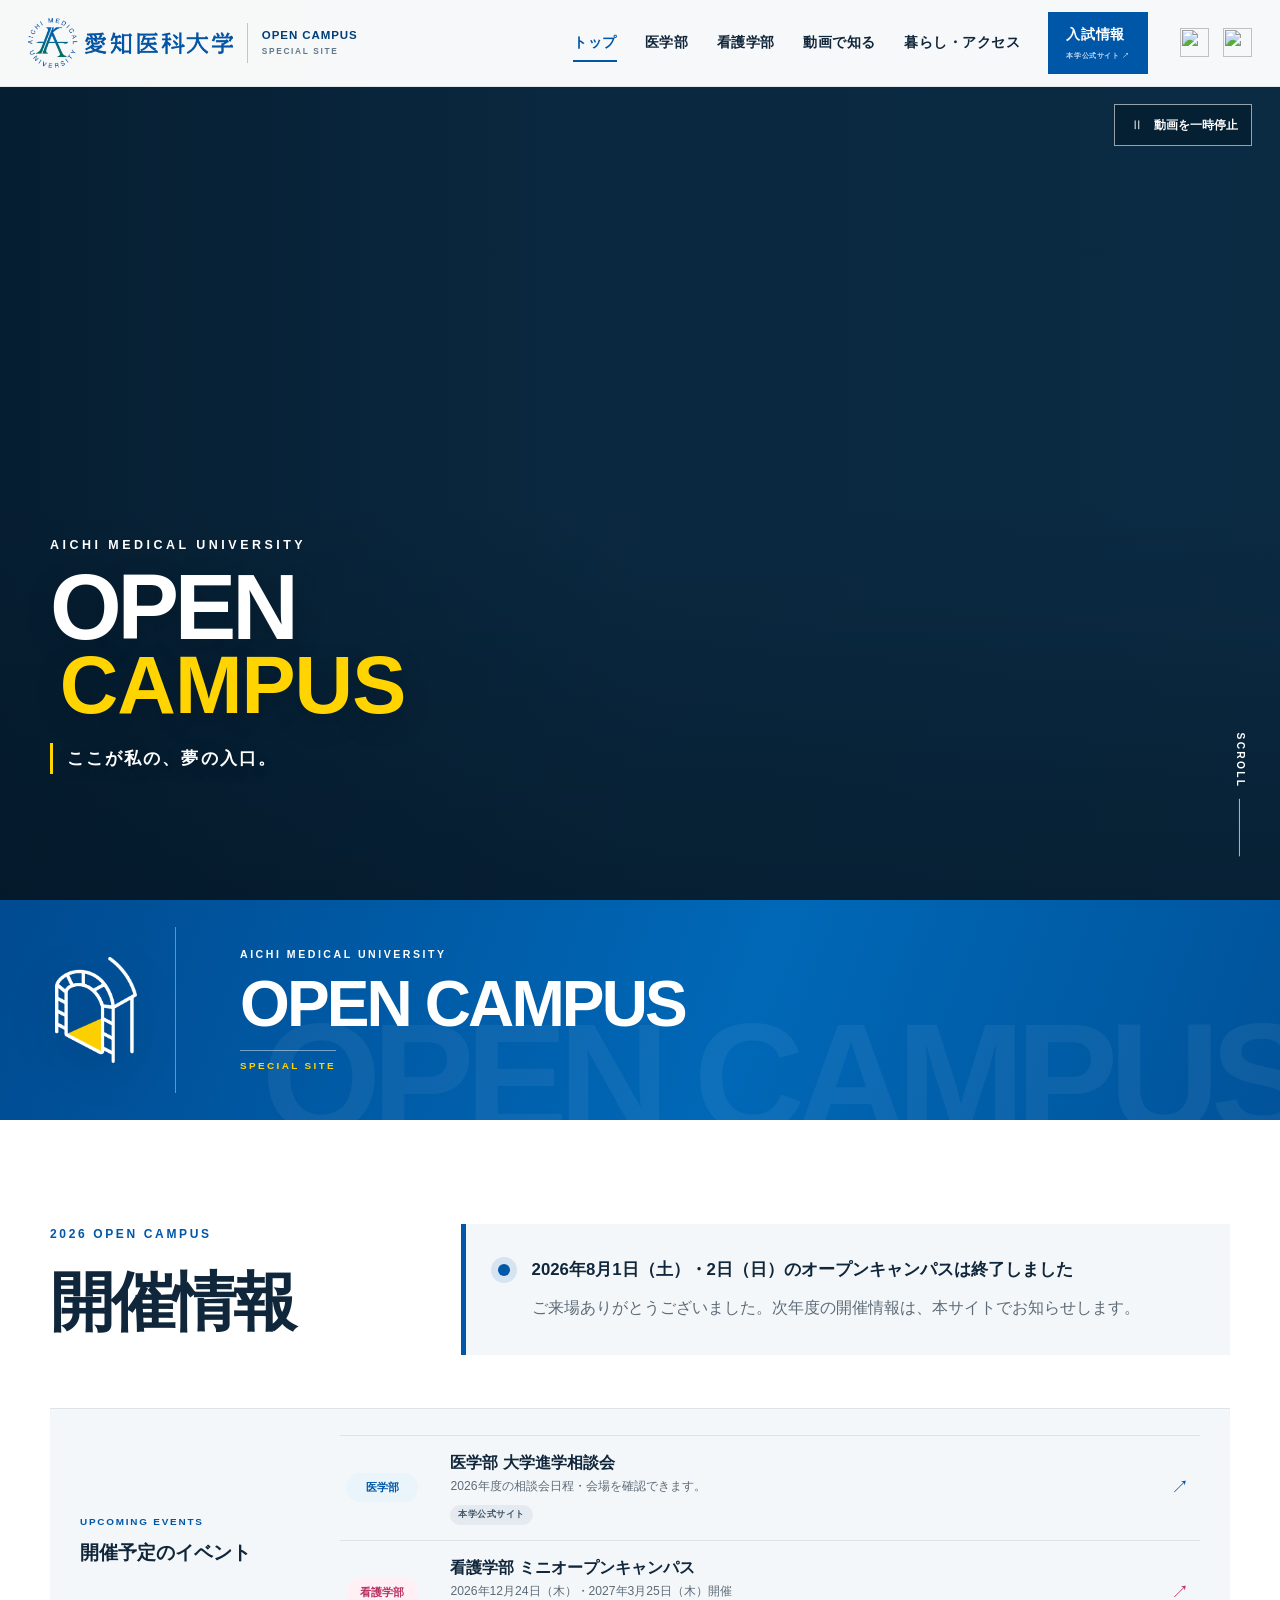
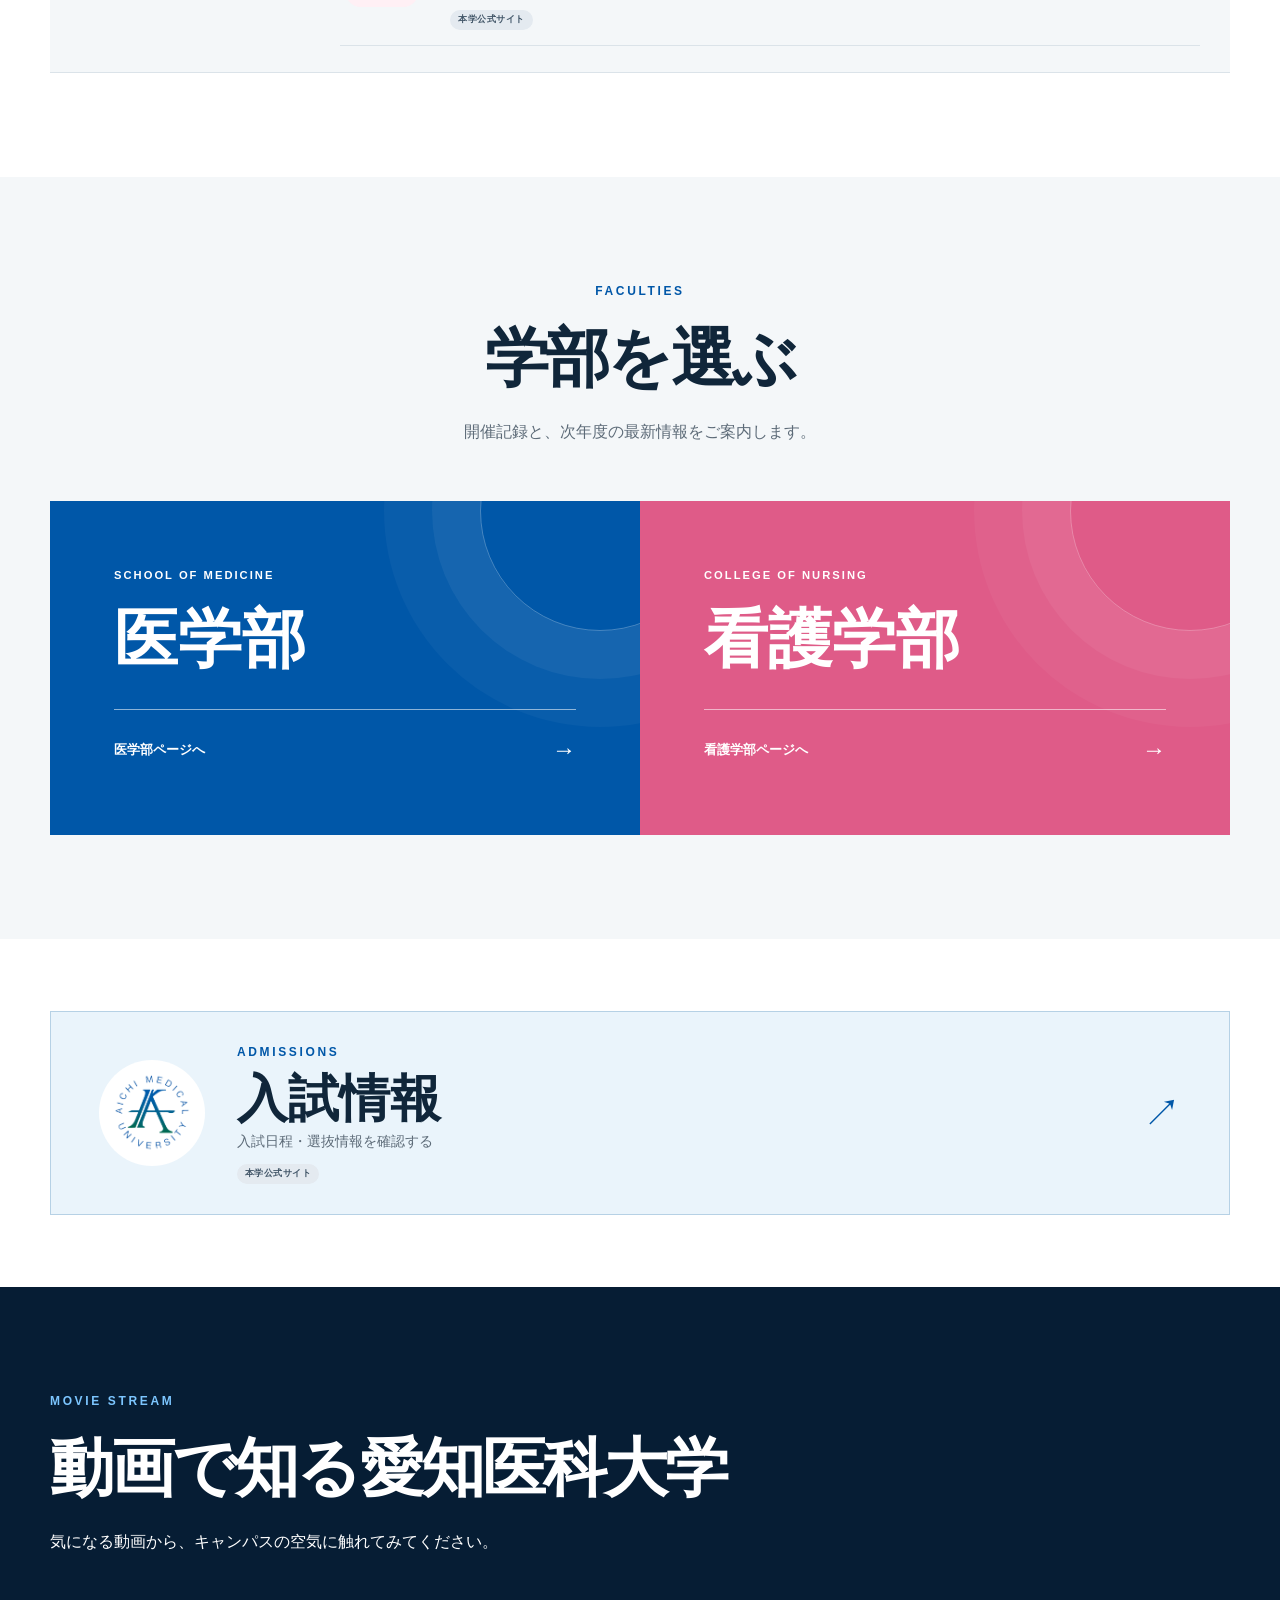
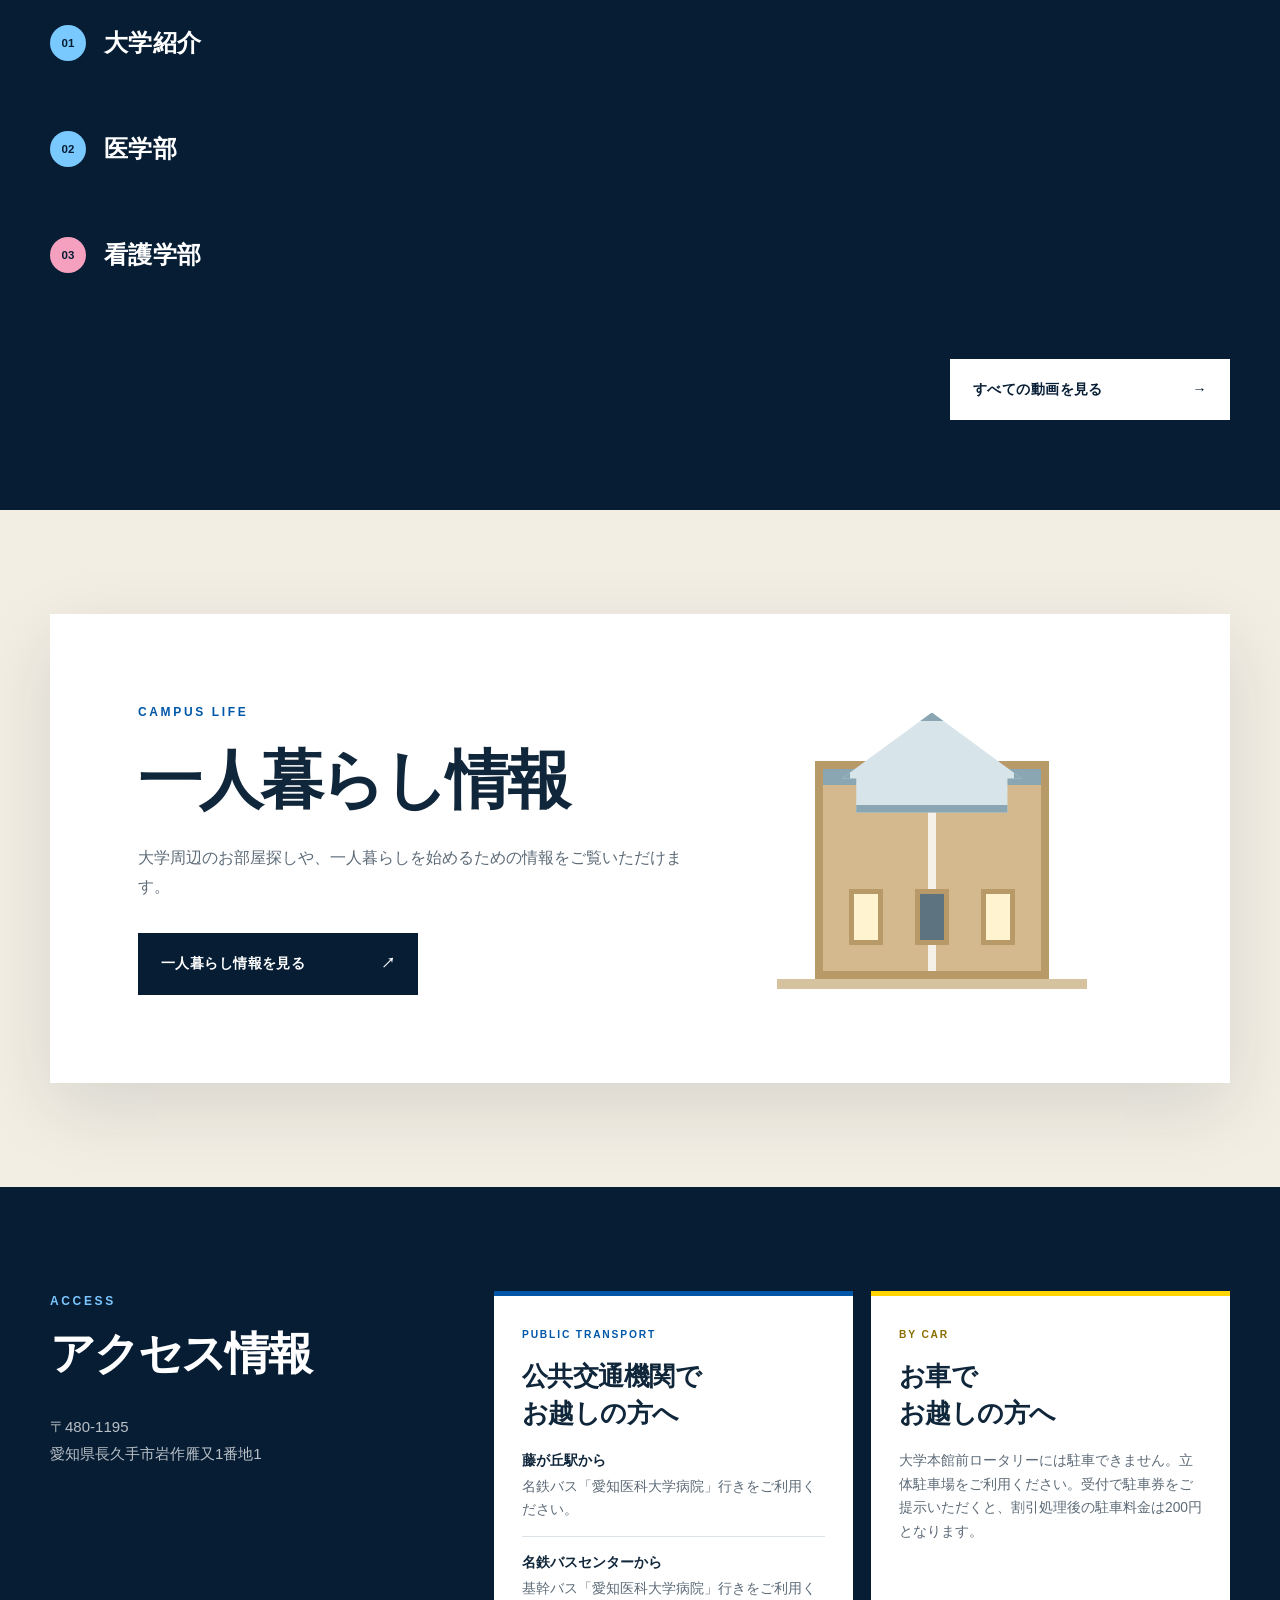
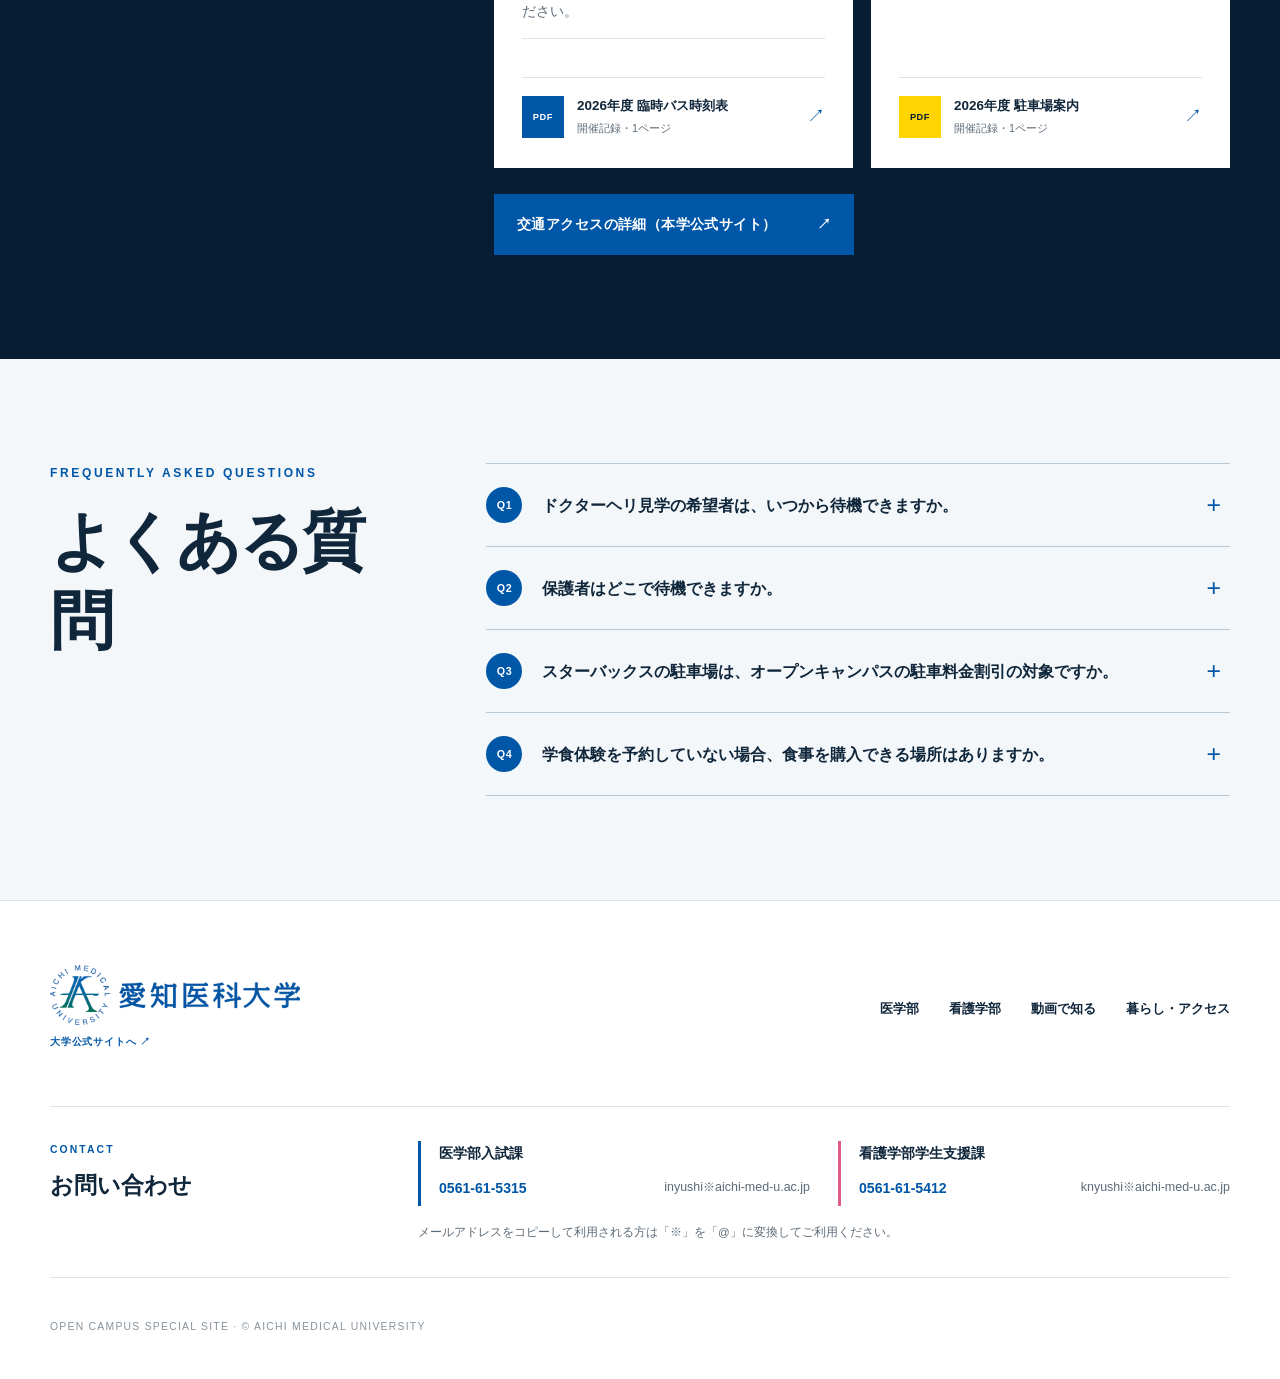
==== index.html @ 732d8177 "Add files via upload" ====
<!doctype html>
<html lang="ja">
<head>
  <meta charset="utf-8">
  <meta name="viewport" content="width=device-width, initial-scale=1">
  <meta name="description" content="愛知医科大学オープンキャンパス特設サイト。医学部・看護学部の開催情報、記録、大学紹介動画をご案内します。">
  <title>OPEN CAMPUS | 愛知医科大学</title>
  <link rel="icon" type="image/png" href="assets/images/brand/aichi-medical-university-symbol.png">
  <link rel="apple-touch-icon" href="assets/images/brand/aichi-medical-university-symbol.png">
  <link rel="stylesheet" href="assets/css/style.css">
</head>
<body class="page-home" data-asset-root="">
  <a class="skip-link" href="#main">本文へ移動</a>

  <header class="site-header site-header--overlay" data-header>
    <a class="site-brand" href="index.html" aria-label="愛知医科大学オープンキャンパス特設サイト トップ">
      <img class="site-brand__university" src="assets/images/brand/aichi-medical-university-logo.png" alt="愛知医科大学" width="762" height="183">
      <span class="site-brand__special" aria-hidden="true"><strong>OPEN CAMPUS</strong><small>SPECIAL SITE</small></span>
    </a>
    <button class="menu-button" type="button" aria-expanded="false" aria-controls="global-menu" data-menu-button>
      <span></span><span></span><span></span><span class="visually-hidden">メニュー</span>
    </button>
    <nav class="global-menu" id="global-menu" aria-label="メインメニュー" data-menu>
      <a href="index.html" aria-current="page">トップ</a>
      <a href="medicine/index.html">医学部</a>
      <a href="nursing/index.html">看護学部</a>
      <a href="video/index.html">動画で知る</a>
      <a href="#living">暮らし・アクセス</a>
      <a class="nav-accent" href="https://www.aichi-med-u.ac.jp/su11/index.html" target="_blank" rel="noopener noreferrer">入試情報<small>本学公式サイト ↗</small></a>
      <div class="header-social" aria-label="愛知医科大学公式SNS">
        <a class="sns-link sns-link--x" href="https://www.twitter.com/aichi_med_u" target="_blank" rel="noopener noreferrer" data-config-href="xUrl" aria-label="愛知医科大学公式X"><img src="assets/images/social/x.png" alt="" width="128" height="128"></a>
        <a class="sns-link sns-link--instagram" href="https://www.instagram.com/aichi_med_u" target="_blank" rel="noopener noreferrer" data-config-href="instagramUrl" aria-label="愛知医科大学公式Instagram"><img src="assets/images/social/instagram.png" alt="" width="128" height="128"></a>
      </div>
    </nav>
  </header>

  <main id="main">
    <section class="hero" aria-labelledby="hero-title">
      <video class="hero__video" autoplay muted loop playsinline preload="metadata" data-hero-video>
          <source src="assets/media/open-campus-top-2026.mp4" type="video/mp4">
      </video>
      <div class="hero__veil"></div>
      <div class="hero__content">
        <p class="hero__eyebrow">AICHI MEDICAL UNIVERSITY</p>
        <h1 id="hero-title"><span>OPEN</span><span>CAMPUS</span></h1>
        <p class="hero__catch">ここが私の、夢の入口。</p>
      </div>
      <a class="hero__scroll" href="#open-campus-signature"><span>SCROLL</span><i aria-hidden="true"></i></a>
      <button class="video-control" type="button" aria-pressed="false" data-video-control>
        <span class="video-control-icon" aria-hidden="true">Ⅱ</span>
        <span data-video-control-label>動画を一時停止</span>
      </button>
    </section>

    <section class="oc-signature" id="open-campus-signature" aria-label="愛知医科大学オープンキャンパス特設サイト">
      <div class="section-shell oc-signature__inner">
        <div class="oc-signature__mark"><img src="assets/images/brand/open-campus-arch.png" alt="" width="477" height="622"></div>
        <p class="oc-signature__copy"><span>AICHI MEDICAL UNIVERSITY</span><strong>OPEN CAMPUS</strong><small>SPECIAL SITE</small></p>
      </div>
    </section>

    <section class="information section" id="information" aria-labelledby="information-title">
      <div class="section-shell information__layout">
        <div class="section-heading">
          <p class="section-label" data-config-text="statusKicker">2026 OPEN CAMPUS</p>
          <h2 id="information-title">開催情報</h2>
        </div>
        <div class="status-panel">
          <span class="status-panel__mark" aria-hidden="true"></span>
          <div>
            <p class="status-panel__label" data-config-text="statusLabel">2026年8月1日（土）・2日（日）のオープンキャンパスは終了しました</p>
            <p data-config-text="statusMessage">ご来場ありがとうございました。次年度の開催情報は、本サイトでお知らせします。</p>
          </div>
        </div>
        <div class="related-notices" aria-label="関連イベントのお知らせ">
          <div class="related-notices__heading">
            <span>UPCOMING EVENTS</span>
            <strong>開催予定のイベント</strong>
          </div>
          <div class="related-notices__list">
            <a class="related-notice related-notice--medicine" href="https://www.aichi-med-u.ac.jp/su11/su1104/index.html" target="_blank" rel="noopener noreferrer" data-config-href="medicineConsultationUrl">
              <span class="related-notice__tag">医学部</span>
              <strong>医学部 大学進学相談会</strong>
              <span data-config-text="medicineConsultationMeta">2026年度の相談会日程・会場を確認できます。</span>
              <small class="official-site-badge">本学公式サイト</small>
              <i aria-hidden="true">↗</i>
            </a>
            <a class="related-notice related-notice--nursing" href="https://www.aichi-med-u.ac.jp/su11/su1111/index.html" target="_blank" rel="noopener noreferrer" data-config-href="nursingMiniOpenCampusUrl">
              <span class="related-notice__tag">看護学部</span>
              <strong>看護学部 ミニオープンキャンパス</strong>
              <span data-config-text="nursingMiniOpenCampusDates">2026年12月24日（木）・2027年3月25日（木）開催</span>
              <small class="official-site-badge">本学公式サイト</small>
              <i aria-hidden="true">↗</i>
            </a>
          </div>
        </div>
      </div>
    </section>

    <section class="faculty section" id="faculty" aria-labelledby="faculty-title">
      <div class="section-shell">
        <div class="section-heading section-heading--center">
          <p class="section-label">FACULTIES</p>
          <h2 id="faculty-title">学部を選ぶ</h2>
          <p>開催記録と、次年度の最新情報をご案内します。</p>
        </div>
        <div class="faculty-links">
          <a class="faculty-link faculty-link--medicine" href="medicine/index.html">
            <span class="faculty-link__en">SCHOOL OF MEDICINE</span>
            <strong>医学部</strong>
            <span class="faculty-link__action">医学部ページへ <i aria-hidden="true">→</i></span>
          </a>
          <a class="faculty-link faculty-link--nursing" href="nursing/index.html">
            <span class="faculty-link__en">COLLEGE OF NURSING</span>
            <strong>看護学部</strong>
            <span class="faculty-link__action">看護学部ページへ <i aria-hidden="true">→</i></span>
          </a>
        </div>
      </div>
    </section>

    <section class="admissions section" id="admissions" aria-labelledby="admissions-title">
      <div class="section-shell">
        <a class="admissions-card" href="https://www.aichi-med-u.ac.jp/su11/index.html" target="_blank" rel="noopener noreferrer">
          <span class="admissions-card__symbol"><img src="assets/images/brand/aichi-medical-university-symbol.png" alt="" width="1366" height="1366"></span>
          <span class="admissions-card__body">
            <span class="section-label">ADMISSIONS</span>
            <strong id="admissions-title">入試情報</strong>
            <span>入試日程・選抜情報を確認する</span>
            <small class="official-site-badge">本学公式サイト</small>
          </span>
          <span class="admissions-card__arrow" aria-hidden="true">↗</span>
        </a>
      </div>
    </section>

    <section class="movie-streams section" id="movies" aria-labelledby="movies-title">
      <div class="section-shell">
        <div class="section-heading section-heading--inverse">
          <p class="section-label">MOVIE STREAM</p>
          <h2 id="movies-title">動画で知る愛知医科大学</h2>
          <p>気になる動画から、キャンパスの空気に触れてみてください。</p>
        </div>
      </div>

      <div class="video-rail" data-video-rail="university">
        <div class="video-rail__heading section-shell"><span>01</span><h3>大学紹介</h3></div>
        <div class="video-rail__viewport"><div class="video-rail__track"></div></div>
      </div>

      <div class="video-rail video-rail--reverse" data-video-rail="medicine">
        <div class="video-rail__heading section-shell"><span>02</span><h3>医学部</h3></div>
        <div class="video-rail__viewport"><div class="video-rail__track"></div></div>
      </div>

      <div class="video-rail" data-video-rail="nursing">
        <div class="video-rail__heading section-shell"><span>03</span><h3>看護学部</h3></div>
        <div class="video-rail__viewport"><div class="video-rail__track"></div></div>
      </div>

      <div class="section-shell movie-streams__footer">
        <a class="button button--light" href="video/index.html">すべての動画を見る <span aria-hidden="true">→</span></a>
      </div>
    </section>

    <section class="living-alone section" id="living" aria-labelledby="living-title">
      <div class="section-shell living-alone__card">
        <div class="living-alone__copy">
          <p class="section-label">CAMPUS LIFE</p>
          <h2 id="living-title">一人暮らし情報</h2>
          <p>大学周辺のお部屋探しや、一人暮らしを始めるための情報をご覧いただけます。</p>
          <a class="button button--dark" href="https://minimini.jp/ac/aichiika-ac/single/" target="_blank" rel="noopener noreferrer" data-config-href="livingAloneUrl">一人暮らし情報を見る <span aria-hidden="true">↗</span></a>
        </div>
        <div class="living-alone__motif" aria-hidden="true"><span></span><span></span><span></span></div>
      </div>
    </section>

    <section class="access-info section" id="access" aria-labelledby="access-title">
      <div class="section-shell access-info__grid">
        <div class="access-info__heading">
          <p class="section-label">ACCESS</p>
          <h2 id="access-title">アクセス情報</h2>
          <p class="access-info__address">〒480-1195<br>愛知県長久手市岩作雁又1番地1</p>
        </div>
        <div class="access-info__content">
          <div class="access-info__options">
            <article class="access-card access-card--public">
              <p class="access-card__label">PUBLIC TRANSPORT</p>
              <h3>公共交通機関で<br>お越しの方へ</h3>
              <div class="access-card__routes">
                <p><strong>藤が丘駅から</strong>名鉄バス「愛知医科大学病院」行きをご利用ください。</p>
                <p><strong>名鉄バスセンターから</strong>基幹バス「愛知医科大学病院」行きをご利用ください。</p>
              </div>
              <a class="access-document" href="assets/documents/2026-open-campus-bus-timetable.pdf" target="_blank" rel="noopener noreferrer">
                <span class="access-document__type" aria-hidden="true">PDF</span>
                <span><strong>2026年度 臨時バス時刻表</strong><small>開催記録・1ページ</small></span>
                <i aria-hidden="true">↗</i>
              </a>
            </article>
            <article class="access-card access-card--car">
              <p class="access-card__label">BY CAR</p>
              <h3>お車で<br>お越しの方へ</h3>
              <p>大学本館前ロータリーには駐車できません。立体駐車場をご利用ください。受付で駐車券をご提示いただくと、割引処理後の駐車料金は200円となります。</p>
              <a class="access-document" href="assets/documents/2026-open-campus-car-access.pdf" target="_blank" rel="noopener noreferrer">
                <span class="access-document__type" aria-hidden="true">PDF</span>
                <span><strong>2026年度 駐車場案内</strong><small>開催記録・1ページ</small></span>
                <i aria-hidden="true">↗</i>
              </a>
            </article>
          </div>
          <a class="button button--medicine access-info__detail" href="https://www.aichi-med-u.ac.jp/su16/index.html" target="_blank" rel="noopener noreferrer" data-config-href="accessUrl">交通アクセスの詳細（本学公式サイト） <span aria-hidden="true">↗</span></a>
        </div>
      </div>
    </section>

    <section class="faq section" id="faq" aria-labelledby="faq-title">
      <div class="section-shell faq__grid">
        <div class="section-heading">
          <p class="section-label">FREQUENTLY ASKED QUESTIONS</p>
          <h2 id="faq-title">よくある質問</h2>
        </div>
        <div class="faq__list">
          <details>
            <summary><span>Q1</span>ドクターヘリ見学の希望者は、いつから待機できますか。</summary>
            <div class="faq__answer">待機を開始できる時間は定めていません。参加者への事前メールやリーフレットの注意事項をご確認のうえ、熱中症に十分注意し、各自の判断でお待ちください。</div>
          </details>
          <details>
            <summary><span>Q2</span>保護者はどこで待機できますか。</summary>
            <div class="faq__answer">休憩スペースとして、大学本館２階N202講義室（医学部・看護学部用）及び看護学部棟２階201講義室（看護学部用）をご利用いただけます。</div>
          </details>
          <details>
            <summary><span>Q3</span>スターバックスの駐車場は、オープンキャンパスの駐車料金割引の対象ですか。</summary>
            <div class="faq__answer">対象外です。スターバックス駐車場の駐車券は、オープンキャンパス受付で割引処理できません。入庫から3分程度で料金が発生し、20分ごとに100円です。スターバックスで商品を購入した場合は、90分無料の駐車サービス券が発行されます。お車でお越しの際は、できるだけ病院立体駐車場をご利用ください。</div>
          </details>
          <details>
            <summary><span>Q4</span>学食体験を予約していない場合、食事を購入できる場所はありますか。</summary>
            <div class="faq__answer">オープンキャンパス当日に食事を購入できる場所は、スターバックスまたは病院２階のセブンイレブンです。</div>
          </details>
        </div>
      </div>
    </section>
  </main>

  <footer class="site-footer">
    <div class="section-shell site-footer__inner">
      <a class="footer-brand" href="https://www.aichi-med-u.ac.jp/" target="_blank" rel="noopener noreferrer">
        <img src="assets/images/brand/aichi-medical-university-logo.png" alt="愛知医科大学" width="762" height="183">
        <span>大学公式サイトへ ↗</span>
      </a>
      <div class="site-footer__links">
        <a href="medicine/index.html">医学部</a>
        <a href="nursing/index.html">看護学部</a>
        <a href="video/index.html">動画で知る</a>
        <a href="#living">暮らし・アクセス</a>
      </div>
      <div class="footer-contact">
        <div class="footer-contact__title"><span>CONTACT</span><strong>お問い合わせ</strong></div>
        <address>
          <div><strong>医学部入試課</strong><a href="tel:0561615315">0561-61-5315</a><span>inyushi※aichi-med-u.ac.jp</span></div>
          <div><strong>看護学部学生支援課</strong><a href="tel:0561615412">0561-61-5412</a><span>knyushi※aichi-med-u.ac.jp</span></div>
        </address>
        <p>メールアドレスをコピーして利用される方は「※」を「@」に変換してご利用ください。</p>
      </div>
      <small>OPEN CAMPUS SPECIAL SITE · © AICHI MEDICAL UNIVERSITY</small>
    </div>
  </footer>

  <script src="assets/js/site-config.js"></script>
  <script src="assets/js/video-data.js"></script>
  <script src="assets/js/main.js"></script>
</body>
</html>
---- assets/css/style.css ----
:root {
  --blue: #0057a8;
  --blue-deep: #003e78;
  --blue-soft: #eaf4fb;
  --pink: #df5b88;
  --pink-deep: #b93163;
  --pink-soft: #fff0f5;
  --ink: #10263a;
  --muted: #5d6b78;
  --line: #dbe3e9;
  --paper: #ffffff;
  --wash: #f4f7f9;
  --navy: #061d34;
  --yellow: #ffd400;
  --header-height: 84px;
  --shell: min(1180px, calc(100% - 56px));
  --shadow: 0 24px 70px rgba(4, 30, 54, 0.12);
}

*, *::before, *::after { box-sizing: border-box; }

html { scroll-behavior: smooth; scroll-padding-top: calc(var(--header-height) + 22px); }

body {
  margin: 0;
  color: var(--ink);
  background: var(--paper);
  font-family: "Noto Sans JP", "Hiragino Kaku Gothic ProN", "Yu Gothic", Meiryo, sans-serif;
  font-size: 16px;
  line-height: 1.8;
  -webkit-font-smoothing: antialiased;
}

body.menu-open { overflow: hidden; }

img, video { display: block; max-width: 100%; }

a { color: inherit; text-decoration: none; }

button { font: inherit; }

h1, h2, h3, p { margin-top: 0; }

h1, h2, h3 { line-height: 1.25; letter-spacing: 0.02em; }

:focus-visible { outline: 3px solid var(--yellow); outline-offset: 4px; }

.visually-hidden {
  position: absolute !important;
  width: 1px !important;
  height: 1px !important;
  padding: 0 !important;
  margin: -1px !important;
  overflow: hidden !important;
  clip: rect(0, 0, 0, 0) !important;
  white-space: nowrap !important;
  border: 0 !important;
}

.skip-link {
  position: fixed;
  top: 10px;
  left: 10px;
  z-index: 1000;
  padding: 10px 18px;
  color: #fff;
  background: var(--navy);
  transform: translateY(-160%);
}

.skip-link:focus { transform: none; }

.section-shell { width: var(--shell); margin-inline: auto; }

.section { padding: 104px 0; }

.section-label {
  margin-bottom: 16px;
  color: var(--blue);
  font-size: 0.75rem;
  font-weight: 800;
  letter-spacing: 0.22em;
}

.section-heading h2 {
  margin-bottom: 20px;
  font-size: clamp(2.2rem, 5vw, 4.7rem);
  font-weight: 800;
  letter-spacing: -0.045em;
}

.section-heading > p:last-child { max-width: 650px; margin-bottom: 0; color: var(--muted); }

.section-heading--center { text-align: center; }
.section-heading--center > p:last-child { margin-inline: auto; }
.section-heading--inverse .section-label { color: #7cc6ff; }
.section-heading--inverse h2, .section-heading--inverse > p:last-child { color: #fff; }

.site-header {
  position: fixed;
  inset: 0 0 auto;
  z-index: 100;
  min-height: var(--header-height);
  display: flex;
  align-items: center;
  justify-content: space-between;
  padding: 12px max(28px, calc((100vw - 1440px) / 2));
  background: rgba(255, 255, 255, 0.97);
  border-bottom: 1px solid rgba(13, 47, 72, 0.08);
  transition: box-shadow 0.25s ease, min-height 0.25s ease;
}

.site-header.is-scrolled { min-height: 72px; box-shadow: 0 10px 34px rgba(5, 28, 48, 0.09); }

.site-brand { flex: 0 0 auto; display: flex; align-items: center; gap: 14px; }
.site-brand__university { width: clamp(178px, 16vw, 220px); height: auto; }
.site-brand__special { display: flex; flex-direction: column; justify-content: center; min-height: 40px; padding-left: 14px; color: var(--blue-deep); border-left: 1px solid #b8c8d5; line-height: 1; }
.site-brand__special strong { font-size: clamp(.7rem, .9vw, .82rem); font-weight: 900; letter-spacing: .08em; white-space: nowrap; }
.site-brand__special small { margin-top: 6px; color: #61788b; font-size: .52rem; font-weight: 800; letter-spacing: .2em; white-space: nowrap; }

.global-menu { display: flex; align-items: center; gap: clamp(18px, 2.2vw, 36px); }
.global-menu a { position: relative; font-size: 0.85rem; font-weight: 700; letter-spacing: 0.04em; }
.global-menu a:not(.nav-accent)::after {
  content: "";
  position: absolute;
  left: 0;
  right: 100%;
  bottom: -7px;
  height: 2px;
  background: var(--blue);
  transition: right 0.25s ease;
}
.global-menu a:hover::after { right: 0; }
.global-menu a[aria-current="page"] { color: var(--blue); }
.global-menu a[aria-current="page"]::after { right: 0; }
.global-menu .nav-accent { padding: 11px 18px; color: #fff; background: var(--blue); }
.global-menu .nav-accent small { display: block; margin-top: 2px; color: rgba(255,255,255,.76); font-size: .46rem; font-weight: 700; letter-spacing: .08em; }
.header-social { display: flex; align-items: center; gap: 14px; padding-left: 4px; }
.header-social .sns-link { position: relative; display: grid; place-items: center; width: 29px; height: 29px; padding: 0; border: 0; background: transparent; transition: transform .2s, opacity .2s; }
.header-social .sns-link::after { display: none; }
.header-social .sns-link:hover { opacity: .72; transform: translateY(-2px); }
.header-social .sns-link img { display: block; width: 29px; height: 29px; object-fit: contain; }

.menu-button {
  display: none;
  width: 46px;
  height: 46px;
  padding: 11px;
  border: 0;
  color: var(--ink);
  background: transparent;
  cursor: pointer;
}
.menu-button > span:not(.visually-hidden) { display: block; height: 2px; margin: 5px 0; background: currentColor; transition: transform 0.2s, opacity 0.2s; }
.menu-button[aria-expanded="true"] > span:nth-child(1) { transform: translateY(7px) rotate(45deg); }
.menu-button[aria-expanded="true"] > span:nth-child(2) { opacity: 0; }
.menu-button[aria-expanded="true"] > span:nth-child(3) { transform: translateY(-7px) rotate(-45deg); }

.hero {
  position: relative;
  min-height: 100svh;
  overflow: hidden;
  color: #fff;
  background: #0b2c45;
}

.hero__video { position: absolute; inset: 0; width: 100%; height: 100%; object-fit: cover; object-position: center; }
.hero__veil { position: absolute; inset: 0; background: linear-gradient(90deg, rgba(2, 19, 34, 0.56) 0%, rgba(2, 19, 34, 0.12) 50%, rgba(2, 19, 34, 0.04) 100%), linear-gradient(0deg, rgba(2, 18, 32, 0.43), transparent 44%); }

.hero__content {
  position: absolute;
  z-index: 2;
  left: max(28px, calc((100vw - 1180px) / 2));
  bottom: clamp(92px, 14vh, 150px);
  max-width: 700px;
}

.hero__eyebrow { margin-bottom: 12px; font-size: clamp(0.65rem, 1vw, 0.78rem); font-weight: 800; letter-spacing: 0.28em; }
.hero h1 { margin: 0; font-size: clamp(3.2rem, 7.2vw, 7.1rem); font-weight: 900; line-height: 0.84; letter-spacing: -0.045em; text-shadow: 0 8px 30px rgba(0, 0, 0, 0.16); }
.hero h1 span { display: block; }
.hero h1 span:last-child { margin-top: .06em; margin-left: .12em; color: var(--yellow); font-size: .88em; letter-spacing: -.012em; }
.hero__catch { margin: 24px 0 0; padding-left: 14px; border-left: 3px solid var(--yellow); font-size: clamp(.88rem, 1.35vw, 1.1rem); font-weight: 800; letter-spacing: .12em; text-shadow: 0 4px 18px rgba(0,0,0,.24); }

.oc-signature { position: relative; overflow: hidden; color: #fff; background: linear-gradient(110deg, #004b91 0%, #0068b7 58%, #00539a 100%); }
.oc-signature::after { content: "OPEN CAMPUS"; position: absolute; right: -24px; bottom: -36px; color: rgba(255,255,255,.055); font-size: clamp(5rem, 12vw, 10rem); font-weight: 900; line-height: 1; letter-spacing: -.06em; white-space: nowrap; }
.oc-signature__inner { position: relative; z-index: 1; min-height: 220px; display: flex; align-items: center; gap: clamp(30px, 5vw, 70px); }
.oc-signature__mark { flex: 0 0 126px; height: 166px; display: grid; place-items: center; padding-right: 34px; border-right: 1px solid rgba(255,255,255,.38); }
.oc-signature__mark img { width: 82px; height: auto; filter: drop-shadow(0 12px 22px rgba(0,25,48,.22)); }
.oc-signature__copy { display: flex; flex-direction: column; margin: 0; line-height: 1; }
.oc-signature__copy span { margin-bottom: 12px; font-size: .66rem; font-weight: 800; letter-spacing: .24em; }
.oc-signature__copy strong { font-size: clamp(2.1rem, 5vw, 4.5rem); font-weight: 900; letter-spacing: -.045em; }
.oc-signature__copy small { align-self: flex-start; margin-top: 14px; padding-top: 10px; color: var(--yellow); border-top: 1px solid rgba(255,255,255,.45); font-size: .62rem; font-weight: 900; letter-spacing: .24em; }

.hero__scroll { position: absolute; z-index: 2; right: 40px; bottom: 35px; display: flex; align-items: center; gap: 10px; font-size: 0.64rem; font-weight: 800; letter-spacing: 0.22em; transform: rotate(90deg); transform-origin: right center; }
.hero__scroll i { display: block; width: 58px; height: 1px; overflow: hidden; background: rgba(255, 255, 255, 0.45); }
.hero__scroll i::after { content: ""; display: block; width: 100%; height: 1px; background: #fff; animation: scroll-line 2s ease-in-out infinite; }

@keyframes scroll-line { 0% { transform: translateX(-100%); } 55%, 100% { transform: translateX(100%); } }

.video-control { position: absolute; z-index: 3; right: 28px; top: calc(var(--header-height) + 20px); display: flex; align-items: center; gap: 8px; min-height: 42px; padding: 9px 13px; color: #fff; background: rgba(3, 25, 43, 0.62); border: 1px solid rgba(255, 255, 255, 0.58); cursor: pointer; }
.video-control-icon { width: 18px; font-size: 0.72rem; text-align: center; }
.video-control [data-video-control-label] { font-size: 0.72rem; font-weight: 700; }

.information { background: #fff; }
.information__layout { display: grid; grid-template-columns: .66fr 1.5fr; gap: 46px 72px; align-items: start; }
.status-panel { display: flex; gap: 22px; padding: 32px; background: var(--wash); border-left: 5px solid var(--blue); }
.status-panel__mark { flex: 0 0 12px; width: 12px; height: 12px; margin-top: 8px; border-radius: 50%; background: var(--blue); box-shadow: 0 0 0 7px rgba(0, 87, 168, 0.12); }
.status-panel__label { margin-bottom: 10px; color: var(--ink); font-size: clamp(1.05rem, 1.25vw, 1.15rem); font-weight: 800; line-height: 1.65; text-wrap: pretty; }
.status-panel p:last-child { margin-bottom: 0; color: var(--muted); }
.related-notices { grid-column: 1 / -1; display: grid; grid-template-columns: minmax(210px, .42fr) minmax(0, 1.58fr); gap: 32px; padding: 26px 30px; background: var(--wash); border-top: 1px solid var(--line); border-bottom: 1px solid var(--line); }
.related-notices__heading { align-self: center; }
.related-notices__heading span { display: block; margin-bottom: 7px; color: var(--blue); font-size: .62rem; font-weight: 900; letter-spacing: .18em; }
.related-notices__heading strong { display: block; max-width: 240px; font-size: 1.18rem; line-height: 1.55; }
.related-notices__list { border-top: 1px solid var(--line); }
.related-notice { display: grid; grid-template-columns: 88px minmax(0, 1fr) 28px; grid-template-rows: auto auto auto; gap: 2px 16px; align-items: center; min-height: 0; padding: 15px 6px; border-bottom: 1px solid var(--line); transition: background-color .2s; }
.related-notice:hover { background: #fff; }
.related-notice__tag { grid-column: 1; grid-row: 1 / 4; justify-self: start; min-width: 72px; padding: 5px 10px; color: var(--blue); background: var(--blue-soft); border-radius: 999px; font-size: .68rem; font-weight: 900; text-align: center; }
.related-notice--nursing .related-notice__tag { color: var(--pink-deep); background: var(--pink-soft); }
.related-notice strong { grid-column: 2; grid-row: 1; font-size: 1rem; line-height: 1.45; }
.related-notice > span:not(.related-notice__tag) { grid-column: 2; grid-row: 2; color: var(--muted); font-size: .76rem; }
.related-notice .official-site-badge { grid-column: 2; grid-row: 3; justify-self: start; margin-top: 5px; }
.related-notice i { grid-column: 3; grid-row: 1 / 4; justify-self: center; color: var(--blue); font-size: 1.1rem; font-style: normal; transition: transform .2s; }
.related-notice:hover i { transform: translate(3px,-3px); }
.related-notice--nursing i { color: var(--pink-deep); }

.faculty { background: var(--wash); }
.faculty-links { display: grid; grid-template-columns: 1fr 1fr; margin-top: 54px; }
.faculty-link { position: relative; min-height: 320px; display: flex; flex-direction: column; justify-content: flex-end; padding: clamp(34px, 5vw, 68px); overflow: hidden; color: #fff; isolation: isolate; }
.faculty-link::before { content: ""; position: absolute; z-index: -1; width: 240px; height: 240px; top: -110px; right: -80px; border: 1px solid rgba(255,255,255,.28); border-radius: 50%; box-shadow: 0 0 0 48px rgba(255,255,255,.05), 0 0 0 96px rgba(255,255,255,.035); }
.faculty-link--medicine { background: var(--blue); }
.faculty-link--nursing { background: var(--pink); }
.faculty-link__en { margin-bottom: 22px; font-size: 0.7rem; font-weight: 800; letter-spacing: 0.18em; }
.faculty-link strong { font-size: clamp(2.8rem, 5vw, 5.2rem); line-height: 1; }
.faculty-link__action { display: flex; justify-content: space-between; align-items: center; margin-top: 38px; padding-top: 18px; border-top: 1px solid rgba(255,255,255,.55); font-size: 0.84rem; font-weight: 700; }
.faculty-link__action i { font-size: 1.5rem; font-style: normal; transition: transform 0.25s; }
.faculty-link:hover .faculty-link__action i { transform: translateX(8px); }

.admissions { padding: 72px 0; background: #fff; }
.admissions-card { display: grid; grid-template-columns: 106px 1fr auto; align-items: center; gap: 32px; min-height: 200px; padding: 30px 48px; border: 1px solid #b6d1e5; background: var(--blue-soft); transition: transform 0.25s, box-shadow 0.25s; }
.admissions-card:hover { transform: translateY(-4px); box-shadow: var(--shadow); }
.admissions-card__symbol { display: grid; place-items: center; width: 106px; height: 106px; padding: 13px; border-radius: 50%; background: #fff; }
.admissions-card__symbol img { width: 100%; height: 100%; object-fit: contain; }
.admissions-card__body { display: flex; flex-direction: column; }
.admissions-card__body .section-label { margin-bottom: 4px; }
.admissions-card__body strong { font-size: clamp(2rem, 4vw, 4.1rem); line-height: 1.2; }
.admissions-card__body > span:not(.section-label) { color: var(--muted); font-size: 0.88rem; }
.admissions-card__body .official-site-badge { align-self: flex-start; margin-top: 9px; }
.admissions-card__arrow { color: var(--blue); font-size: 2.4rem; }

.movie-streams { padding-bottom: 90px; overflow: hidden; background: var(--navy); }
.movie-streams .section-heading { margin-bottom: 68px; }
.video-rail { margin-top: 52px; }
.video-rail__heading { display: flex; align-items: center; gap: 18px; margin-bottom: 18px; color: #fff; }
.video-rail__heading span { display: grid; place-items: center; width: 36px; height: 36px; color: var(--navy); background: #79c9ff; border-radius: 50%; font-size: 0.72rem; font-weight: 900; }
[data-video-rail="nursing"] .video-rail__heading span { background: #f6a0bf; }
.video-rail__heading h3 { margin: 0; font-size: 1.5rem; }
.video-rail__viewport { width: 100%; overflow: hidden; }
.video-rail__track { display: flex; width: max-content; animation: rail-move var(--rail-duration, 52s) linear infinite; will-change: transform; }
.video-rail--reverse .video-rail__track { animation-direction: reverse; }
.video-rail__viewport:hover .video-rail__track, .video-rail__viewport:focus-within .video-rail__track { animation-play-state: paused; }
.video-rail__set { display: flex; gap: 18px; padding-right: 18px; }

@keyframes rail-move { to { transform: translateX(-50%); } }

.movie-card { display: flex; flex-direction: column; min-width: 0; background: #fff; transition: transform 0.25s, box-shadow 0.25s; }
.movie-card:hover { transform: translateY(-5px); box-shadow: 0 20px 42px rgba(0,0,0,.22); }
.movie-card__media { position: relative; display: block; aspect-ratio: 16 / 9; overflow: hidden; background: #dfe7ed; }
.movie-card__media img { width: 100%; height: 100%; object-fit: cover; transition: transform 0.35s; }
.movie-card:hover .movie-card__media img { transform: scale(1.035); }
.movie-card__play { position: absolute; left: 18px; bottom: 18px; display: grid; place-items: center; width: 46px; height: 46px; padding-left: 3px; color: #fff; background: var(--blue); border-radius: 50%; box-shadow: 0 8px 22px rgba(0,0,0,.22); font-size: 0.8rem; }
.movie-card__title { display: block; padding: 19px 20px 22px; color: var(--ink); font-size: 0.9rem; font-weight: 800; line-height: 1.65; }
.movie-card--compact { width: clamp(270px, 29vw, 390px); }
.movie-card--compact .movie-card__title { min-height: 86px; }
.movie-streams__footer { display: flex; justify-content: flex-end; margin-top: 68px; }

.living-alone { background: #f3eee3; }
.living-alone__card { position: relative; min-height: 430px; display: grid; grid-template-columns: 1fr .72fr; align-items: center; padding: clamp(44px, 7vw, 88px); overflow: hidden; background: #fff; box-shadow: var(--shadow); }
.living-alone__copy { position: relative; z-index: 2; max-width: 620px; }
.living-alone__copy h2 { margin-bottom: 24px; font-size: clamp(2.5rem, 5vw, 5rem); letter-spacing: -.05em; }
.living-alone__copy > p:not(.section-label) { max-width: 560px; margin-bottom: 32px; color: var(--muted); }
.living-alone__motif { position: relative; z-index: 1; width: min(100%, 310px); height: 280px; justify-self: center; border-bottom: 10px solid #d6c29f; }
.living-alone__motif::before { content: ""; position: absolute; inset: 52px 38px 0; background: linear-gradient(90deg, transparent 48%, rgba(255,255,255,.8) 48% 52%, transparent 52%), linear-gradient(#d3b98d 0 0); border: 8px solid #b89968; box-shadow: 0 16px 0 #8aa6b2 inset; }
.living-alone__motif::after { content: ""; position: absolute; left: 50%; top: 4px; width: 180px; height: 100px; background: #d7e4e9; border: 8px solid #8aa6b2; transform: translateX(-50%); clip-path: polygon(50% 0,100% 66%,92% 66%,92% 100%,8% 100%,8% 66%,0 66%); }
.living-alone__motif span { position: absolute; z-index: 2; bottom: 34px; width: 34px; height: 56px; background: #fff4cf; border: 5px solid #b89968; }
.living-alone__motif span:nth-child(1) { left: 72px; }
.living-alone__motif span:nth-child(2) { left: 50%; transform: translateX(-50%); background: #5d7480; }
.living-alone__motif span:nth-child(3) { right: 72px; }

.access-info { color: #fff; background: var(--navy); }
.access-info .section-label { color: #7cc6ff; }
.access-info__grid { display: grid; grid-template-columns: minmax(340px, .65fr) minmax(0, 1.35fr); gap: clamp(54px, 7vw, 100px); align-items: start; }
.access-info__heading h2 { margin-bottom: 34px; font-size: clamp(2.6rem, 3.5vw, 3.55rem); line-height: 1.12; letter-spacing: -.05em; white-space: nowrap; }
.access-info__address { margin-bottom: 0; color: rgba(255,255,255,.72); font-size: .94rem; }
.access-info__options { display: grid; grid-template-columns: repeat(2, minmax(0, 1fr)); gap: 18px; }
.access-card { display: flex; flex-direction: column; min-width: 0; padding: 30px 28px; color: var(--ink); background: #fff; border-top: 5px solid var(--blue); }
.access-card--car { border-color: var(--yellow); }
.access-card__label { margin-bottom: 14px; color: var(--blue); font-size: .64rem; font-weight: 900; letter-spacing: .18em; }
.access-card--car .access-card__label { color: #8a6e00; }
.access-card h3 { margin-bottom: 18px; font-size: clamp(1.25rem, 2vw, 1.65rem); line-height: 1.42; letter-spacing: -.02em; }
.access-card > p:not(.access-card__label), .access-card__routes p { color: var(--muted); font-size: .86rem; line-height: 1.72; }
.access-card__routes { margin-bottom: 24px; }
.access-card__routes p { margin-bottom: 14px; padding-bottom: 14px; border-bottom: 1px solid var(--line); }
.access-card__routes strong { display: block; margin-bottom: 2px; color: var(--ink); }
.access-document { display: grid; grid-template-columns: 42px 1fr auto; gap: 13px; align-items: center; margin-top: auto; padding-top: 18px; border-top: 1px solid var(--line); }
.access-document__type { display: grid; place-items: center; width: 42px; height: 42px; color: #fff; background: var(--blue); font-size: .58rem; font-weight: 900; letter-spacing: .06em; }
.access-card--car .access-document__type { color: var(--navy); background: var(--yellow); }
.access-document strong, .access-document small { display: block; }
.access-document strong { font-size: .84rem; line-height: 1.45; }
.access-document small { margin-top: 3px; color: var(--muted); font-size: .67rem; }
.access-document i { color: var(--blue); font-size: 1.1rem; font-style: normal; transition: transform .2s; }
.access-document:hover i { transform: translate(3px,-3px); }
.access-info__detail { margin-top: 26px; }

.official-site-badge { display: inline-flex; align-items: center; width: max-content; padding: 3px 8px; color: #425668; background: #e4eaf0; border-radius: 999px; font-size: .58rem; font-weight: 900; line-height: 1.5; letter-spacing: .05em; }

.faq { background: var(--wash); }
.faq__grid { display: grid; grid-template-columns: minmax(260px, .62fr) minmax(0, 1.38fr); gap: clamp(52px, 8vw, 110px); align-items: start; }
.faq .section-heading > p:last-child { color: var(--muted); }
.faq__list { border-top: 1px solid #b8c8d4; }
.faq details { border-bottom: 1px solid #b8c8d4; }
.faq summary { position: relative; display: grid; grid-template-columns: 42px minmax(0, 1fr); gap: 14px; align-items: center; padding: 23px 54px 23px 0; font-weight: 800; line-height: 1.7; list-style: none; cursor: pointer; }
.faq summary::-webkit-details-marker { display: none; }
.faq summary::marker { content: ""; }
.faq summary span { display: grid; place-items: center; width: 36px; height: 36px; color: #fff; background: var(--blue); border-radius: 50%; font-size: .67rem; letter-spacing: .04em; }
.faq summary::after { content: "+"; position: absolute; right: 9px; top: 50%; color: var(--blue); font-size: 1.55rem; font-weight: 300; transform: translateY(-50%); }
.faq details[open] summary::after { content: "−"; }
.faq__answer { margin: -3px 54px 23px 56px; padding-left: 14px; color: var(--muted); border-left: 3px solid #b5d7f0; line-height: 1.9; }

.button { display: inline-flex; align-items: center; justify-content: space-between; gap: 40px; min-width: 280px; padding: 18px 23px; color: #fff; font-size: 0.88rem; font-weight: 800; letter-spacing: .03em; transition: transform .22s, box-shadow .22s; }
.button:hover { transform: translateY(-3px); box-shadow: 0 14px 30px rgba(4, 30, 54, 0.18); }
.button--light { color: var(--navy); background: #fff; }
.button--dark { background: var(--navy); }
.button--medicine { background: var(--blue); }
.button--nursing { background: var(--pink); }

.site-footer { padding: 64px 0 42px; background: #fff; border-top: 1px solid var(--line); }
.site-footer__inner { display: grid; grid-template-columns: 1fr auto; align-items: center; gap: 36px; }
.footer-brand { display: inline-flex; flex-direction: column; align-items: flex-start; gap: 8px; width: max-content; }
.footer-brand img { width: 250px; height: auto; }
.footer-brand span { color: var(--blue); font-size: .64rem; font-weight: 800; letter-spacing: .08em; }
.site-footer__links { display: flex; flex-wrap: wrap; justify-content: flex-end; gap: 18px 30px; font-size: .82rem; font-weight: 700; }
.footer-contact { grid-column: 1 / -1; display: grid; grid-template-columns: .55fr 1.45fr; gap: 26px 60px; margin-top: 18px; padding: 34px 0; border-top: 1px solid var(--line); border-bottom: 1px solid var(--line); }
.footer-contact__title { display: flex; flex-direction: column; }
.footer-contact__title span { color: var(--blue); font-size: .65rem; font-weight: 900; letter-spacing: .2em; }
.footer-contact__title strong { margin-top: 5px; font-size: 1.45rem; }
.footer-contact address { display: grid; grid-template-columns: 1fr 1fr; gap: 28px; font-style: normal; }
.footer-contact address div { display: grid; grid-template-columns: 1fr auto; gap: 4px 16px; padding-left: 18px; border-left: 3px solid var(--blue); }
.footer-contact address div:last-child { border-color: var(--pink); }
.footer-contact address strong { grid-column: 1 / -1; font-size: .9rem; }
.footer-contact address a { color: var(--blue); font-size: .88rem; font-weight: 800; }
.footer-contact address span { color: var(--muted); font-size: .78rem; }
.footer-contact > p { grid-column: 2; margin: -10px 0 0; color: var(--muted); font-size: .72rem; }
.site-footer small { grid-column: 1 / -1; padding-top: 4px; color: #87939d; font-size: .65rem; letter-spacing: .12em; }

/* Faculty pages */
.page-faculty main, .page-movies main { padding-top: var(--header-height); }
.page-faculty #information, .page-faculty #archive, .page-faculty #photos, .page-faculty #precautions, .page-movies .movie-category { scroll-margin-top: calc(var(--header-height) + 62px); }
.faculty-hero { position: relative; min-height: 520px; display: flex; align-items: flex-end; overflow: hidden; color: #fff; }
.faculty-hero--medicine { background: var(--blue); }
.faculty-hero--nursing { background: var(--pink); }
.faculty-hero::before { content: ""; position: absolute; width: 520px; height: 520px; right: -130px; top: -170px; border: 1px solid rgba(255,255,255,.25); border-radius: 50%; box-shadow: 0 0 0 82px rgba(255,255,255,.05), 0 0 0 164px rgba(255,255,255,.035); }
.faculty-hero__inner { position: relative; z-index: 2; padding-bottom: 76px; }
.breadcrumbs { display: flex; gap: 10px; margin-bottom: 60px; font-size: .72rem; font-weight: 700; letter-spacing: .08em; }
.breadcrumbs a { text-decoration: underline; text-underline-offset: 4px; }
.faculty-hero__en { margin-bottom: 12px; font-size: .72rem; font-weight: 800; letter-spacing: .22em; }
.faculty-hero h1 { margin: 0; font-size: clamp(3.4rem, 7vw, 7rem); font-weight: 900; letter-spacing: -.06em; }
.faculty-hero h1 span { font-size: .46em; letter-spacing: .02em; }
.faculty-hero__date { margin: 24px 0 0; font-size: .78rem; font-weight: 800; letter-spacing: .17em; }
.faculty-hero__number { position: absolute; right: max(28px, calc((100vw - 1180px) / 2)); bottom: 38px; color: rgba(255,255,255,.22); font-size: clamp(7rem, 18vw, 16rem); font-weight: 900; line-height: 1; letter-spacing: -.08em; }

.faculty-information { padding: 82px 0; }
.faculty-information__grid { display: grid; grid-template-columns: .8fr 1.3fr; gap: 80px; align-items: center; }
.faculty-information .section-heading h2 { margin-bottom: 0; font-size: clamp(2rem,4vw,3.8rem); }
.faculty-status { padding: 30px 34px; background: var(--wash); border-left: 5px solid var(--blue); }
.page-nursing .faculty-status { border-color: var(--pink); }
.faculty-status__year { margin-bottom: 8px; color: var(--blue); font-size: .72rem; font-weight: 900; letter-spacing: .18em; }
.page-nursing .faculty-status__year { color: var(--pink-deep); }
.faculty-status p:last-child { margin-bottom: 0; font-weight: 700; }
.faculty-notice { position: relative; display: grid; grid-template-columns: 1fr auto; gap: 5px 16px; margin-top: 24px; padding: 19px 48px 19px 0; border-top: 1px solid #cbd8e1; }
.faculty-notice span { grid-column: 1 / -1; color: var(--blue); font-size: .6rem; font-weight: 900; letter-spacing: .18em; }
.faculty-notice--nursing span { color: var(--pink-deep); }
.faculty-notice strong { font-size: 1rem; }
.faculty-notice p { grid-column: 1; margin: 1px 0 0; color: var(--muted); font-size: .78rem; font-weight: 500; }
.faculty-notice .official-site-badge { grid-column: 1; margin-top: 5px; }
.faculty-notice i { position: absolute; right: 4px; bottom: 18px; color: var(--blue); font-size: 1.25rem; font-style: normal; }
.faculty-notice--nursing i { color: var(--pink-deep); }

.application-cta { position: relative; display: grid; grid-template-columns: minmax(0, 1fr) auto; gap: 4px 18px; margin-top: 22px; padding: 21px 56px 21px 23px; overflow: hidden; color: #fff; background: var(--blue); box-shadow: 0 12px 28px rgba(0, 87, 168, .18); transition: transform .22s, box-shadow .22s; }
.application-cta--nursing { background: var(--pink-deep); box-shadow: 0 12px 28px rgba(185, 49, 99, .16); }
.application-cta > span { grid-column: 1 / -1; font-size: .64rem; font-weight: 900; letter-spacing: .12em; }
.application-cta strong { grid-column: 1; font-size: 1.05rem; line-height: 1.5; }
.application-cta small { grid-column: 1; color: rgba(255,255,255,.8); font-size: .72rem; line-height: 1.6; }
.application-cta i { position: absolute; right: 22px; top: 50%; font-size: 1.25rem; font-style: normal; transform: translateY(-50%); transition: transform .2s; }
.application-cta:not(.is-disabled):hover { transform: translateY(-3px); box-shadow: 0 17px 34px rgba(0, 87, 168, .24); }
.application-cta:not(.is-disabled):hover i { transform: translate(3px, calc(-50% - 3px)); }
.application-cta.is-disabled { color: #667582; background: rgba(255,255,255,.42); border: 1px dashed #bdc9d2; box-shadow: none; cursor: default; pointer-events: none; }
.application-cta.is-disabled > span { color: #596a78; }
.application-cta.is-disabled small { color: #71808c; }
.application-cta.is-disabled i { display: none; }

.archive { background: var(--wash); }
.archive__grid { display: grid; grid-template-columns: .95fr .72fr; gap: clamp(60px, 9vw, 128px); align-items: center; }
.archive__grid--reverse { grid-template-columns: .72fr .95fr; }
.archive__grid--reverse .archive__copy { order: 2; }
.archive__grid--reverse .leaflet-preview { order: 1; }
.archive__copy h2 { margin-bottom: 28px; font-size: clamp(2.25rem, 3.6vw, 3.65rem); line-height: 1.15; letter-spacing: -.045em; white-space: nowrap; }
.archive__copy h2 span { white-space: nowrap; }
.archive__copy > p:not(.section-label) { color: var(--muted); }
.document-meta { margin: 32px 0; border-top: 1px solid var(--line); }
.document-meta div { display: grid; grid-template-columns: 90px 1fr; padding: 12px 0; border-bottom: 1px solid var(--line); font-size: .84rem; }
.document-meta dt { color: var(--muted); }
.document-meta dd { margin: 0; font-weight: 700; }
.leaflet-preview { position: relative; display: block; width: min(100%, 430px); justify-self: center; padding: 22px; background: #fff; box-shadow: var(--shadow); transform: rotate(1.5deg); transition: transform .25s; }
.leaflet-preview:hover { transform: rotate(0) translateY(-6px); }
.leaflet-preview--nursing { transform: rotate(-1.5deg); }
.leaflet-preview img { width: 100%; height: auto; border: 1px solid #edf1f4; }
.leaflet-preview__tag { position: absolute; z-index: 2; top: 8px; right: -20px; padding: 8px 15px; color: #fff; background: var(--blue); font-size: .66rem; font-weight: 900; letter-spacing: .15em; }
.leaflet-preview--nursing .leaflet-preview__tag { background: var(--pink); }

.program-highlight { display: grid; grid-template-columns: minmax(240px, .82fr) auto minmax(320px, 1.18fr); gap: 28px 42px; align-items: center; margin-top: 70px; padding: 34px 40px; color: #fff; background: var(--navy); box-shadow: var(--shadow); }
.program-highlight .section-label { margin-bottom: 7px; color: #7cc6ff; }
.program-highlight h3 { margin: 0; font-size: clamp(1.65rem, 2.4vw, 2.35rem); line-height: 1.35; }
.program-highlight__badge { padding: 8px 13px; color: var(--navy); background: var(--yellow); border-radius: 999px; font-size: .72rem; font-weight: 900; white-space: nowrap; }
.program-highlight__copy { padding-left: 34px; border-left: 1px solid rgba(255,255,255,.28); }
.program-highlight__copy p { margin-bottom: 7px; color: rgba(255,255,255,.86); line-height: 1.75; }
.program-highlight__copy p:first-child { color: #fff; font-weight: 800; }
.program-highlight__copy p:last-child { margin-bottom: 0; font-size: .83rem; }

.photo-reserve { background: #fff; }
.photo-reserve--nursing { background: var(--pink-soft); }
.photo-placeholder { display: grid; grid-template-columns: 1.2fr 1fr 1fr; grid-template-rows: 210px 210px; gap: 12px; margin-top: 50px; }
.photo-placeholder__lead, .photo-placeholder__slot { position: relative; display: flex; overflow: hidden; border: 1px dashed #9fb4c4; background: linear-gradient(135deg, #edf3f7, #f8fafb); }
.page-nursing .photo-placeholder__lead, .page-nursing .photo-placeholder__slot { border-color: #dbaabd; background: linear-gradient(135deg, #fdeef3, #fff); }
.photo-placeholder__lead { grid-row: 1 / 3; flex-direction: column; justify-content: flex-end; padding: 34px; }
.photo-placeholder__lead::before { content: "+"; position: absolute; right: 22px; top: 12px; color: #b6c6d1; font-size: 5rem; font-weight: 200; }
.photo-placeholder__lead span { color: var(--blue); font-size: .7rem; font-weight: 800; letter-spacing: .2em; }
.page-nursing .photo-placeholder__lead span { color: var(--pink-deep); }
.photo-placeholder__lead strong { font-size: clamp(1.7rem, 4vw, 3.2rem); line-height: 1.1; }
.photo-placeholder__slot { align-items: flex-end; justify-content: flex-end; padding: 15px; color: #93a4b0; font-size: .68rem; font-weight: 800; letter-spacing: .12em; }
.photo-placeholder__slot::after { content: ""; position: absolute; left: 50%; top: 50%; width: 54px; height: 40px; border: 1px solid #b9c7d0; transform: translate(-50%,-50%); }
.photo-placeholder__slot::before { content: ""; position: absolute; z-index: 1; left: 50%; top: 50%; width: 10px; height: 10px; border: 1px solid #b9c7d0; border-radius: 50%; transform: translate(-50%,-50%); }

.event-report { overflow: hidden; background: #fff; }
.event-report__heading { max-width: 780px; margin-inline: auto; }
.event-report__story { margin-top: clamp(64px, 8vw, 108px); border-bottom: 1px solid var(--line); }
.report-chapter { display: grid; grid-template-columns: minmax(190px, .38fr) minmax(0, 1.62fr); gap: clamp(36px, 5vw, 70px); padding: clamp(52px, 6.5vw, 82px) 0; border-top: 1px solid var(--line); }
.report-chapter__header { position: relative; align-self: start; padding-top: 46px; }
.report-chapter__number { position: absolute; z-index: 0; top: -36px; left: -8px; color: #edf3f7; font-size: clamp(5rem, 8vw, 8rem); font-weight: 900; line-height: 1; letter-spacing: -.08em; }
.report-chapter__eyebrow { position: relative; z-index: 1; margin-bottom: 14px; color: var(--blue); font-size: .67rem; font-weight: 900; letter-spacing: .2em; }
.report-chapter h3 { position: relative; z-index: 1; margin-bottom: 18px; font-size: clamp(1.55rem, 2.4vw, 2.25rem); letter-spacing: -.04em; }
.report-title--lines > span { display: block; }
.report-title--lines > span + span { margin-top: .14em; }
@media (min-width: 721px) {
  .report-chapter h3.report-title--compact { font-size: clamp(1.3rem, 1.65vw, 1.45rem); line-height: 1.38; letter-spacing: -.025em; }
  .report-title--nowrap { white-space: nowrap; }
  .report-title--lines > span { white-space: nowrap; }
}
.report-chapter__header > p:last-of-type { position: relative; z-index: 1; margin-bottom: 0; color: var(--muted); font-size: .9rem; line-height: 1.9; }
.report-chapter__controls { display: none; }
.report-gallery { display: grid; min-width: 0; gap: 14px; align-self: start; }
.report-gallery--four, .report-gallery--two { grid-template-columns: repeat(2, minmax(0, 1fr)); }
.report-gallery--three { grid-template-columns: repeat(3, minmax(0, 1fr)); }
.report-gallery--five { grid-template-columns: repeat(6, minmax(0, 1fr)); }
.report-gallery--five > .report-photo:nth-child(-n + 3) { grid-column: span 2; }
.report-gallery--five > .report-photo:nth-child(n + 4) { grid-column: span 3; }
.report-gallery--seven { grid-template-columns: repeat(12, minmax(0, 1fr)); }
.report-gallery--seven > .report-photo:nth-child(-n + 4) { grid-column: span 3; }
.report-gallery--seven > .report-photo:nth-child(n + 5) { grid-column: span 4; }
.page-nursing .report-gallery--campus-life { grid-template-columns: repeat(12, minmax(0, 1fr)); }
.page-nursing .report-gallery--campus-life > .report-photo:nth-child(-n + 3) { grid-column: span 4; }
.page-nursing .report-gallery--campus-life > .report-photo:nth-child(4) { grid-column: 4 / span 3; }
.page-nursing .report-gallery--campus-life > .report-photo:nth-child(5) { grid-column: 7 / span 3; }
.report-gallery--single { grid-template-columns: minmax(0, 1fr); max-width: 780px; }
.report-photo { position: relative; display: flex; min-width: 0; margin: 0; overflow: hidden; flex-direction: column; background: #fff; border: 1px solid var(--line); }
.report-photo img { width: 100%; height: auto; aspect-ratio: 3 / 2; object-fit: cover; transition: transform .45s ease; }
.report-photo:hover img { transform: scale(1.025); }
.report-photo figcaption { position: relative; z-index: 2; display: flex; min-height: 58px; padding: 13px 16px 13px 19px; align-items: center; color: var(--ink); background: #fff; border-top: 1px solid var(--line); line-height: 1.4; }
.report-photo figcaption::before { content: ""; position: absolute; top: 13px; bottom: 13px; left: 0; width: 4px; background: var(--blue); }
.report-photo figcaption strong { font-size: clamp(.8rem, 1vw, .98rem); font-weight: 800; }
.report-gallery--single .report-photo figcaption strong { font-size: clamp(.95rem, 1.4vw, 1.15rem); }
.page-nursing .event-report .section-label,
.page-nursing .report-chapter__eyebrow { color: var(--pink-deep); }
.page-nursing .report-chapter__number { color: #faedf2; }
.page-nursing .report-chapter h3 { font-size: clamp(1.45rem, 1.9vw, 1.75rem); }
@media (min-width: 721px) {
  .page-nursing .report-chapter h3.report-title--compact { font-size: clamp(1.3rem, 1.65vw, 1.45rem); }
}
.page-nursing .report-photo figcaption::before { background: var(--pink-deep); }
.page-nursing .report-chapter--closing { padding-inline: clamp(18px, 3vw, 38px); background: linear-gradient(135deg, #fff7fa, var(--pink-soft)); }

.precautions { background: #f4f7f9; }
.precautions--nursing { background: #fff; }
.precautions__grid { display: grid; grid-template-columns: minmax(240px, .5fr) minmax(0, 1.5fr); gap: clamp(46px, 7vw, 94px); align-items: start; }
.precautions .section-heading h2 { font-size: clamp(2.5rem, 4vw, 4rem); white-space: nowrap; }
.precautions__list { display: grid; grid-template-columns: repeat(2, minmax(0, 1fr)); gap: 0 34px; margin: 0; padding: 0; border-top: 1px solid #b9c8d3; list-style: none; }
.precautions__list li { position: relative; padding: 18px 4px 18px 24px; border-bottom: 1px solid #cdd7df; font-size: .88rem; line-height: 1.85; }
.precautions__list li::before { content: ""; position: absolute; left: 5px; top: 28px; width: 7px; height: 7px; background: var(--blue); border-radius: 50%; }
.precautions--nursing .precautions__list li::before { background: var(--pink-deep); }

.page-links { padding-top: 0; }
.page-links__grid { display: grid; grid-template-columns: 1fr 1fr; }
.page-link { display: grid; grid-template-columns: 1fr auto; padding: 42px 44px; color: #fff; }
.page-link--medicine { background: var(--blue); }
.page-link--nursing { background: var(--pink); }
.page-link--movie { background: var(--navy); }
.page-link span { grid-column: 1 / -1; margin-bottom: 10px; font-size: .66rem; font-weight: 800; letter-spacing: .18em; }
.page-link strong { font-size: 2rem; }
.page-link i { align-self: center; font-size: 1.5rem; font-style: normal; transition: transform .2s; }
.page-link:hover i { transform: translateX(8px); }

/* Page indexes and movie library */
.section-index { position: sticky; top: 72px; z-index: 20; background: #fff; box-shadow: 0 8px 28px rgba(3,30,50,.08); }
.section-index__inner { display: grid; grid-template-columns: repeat(4, minmax(0, 1fr)); }
.section-index a { display: flex; align-items: center; justify-content: center; gap: 12px; min-width: 0; padding: 18px; border-left: 1px solid var(--line); font-size: .86rem; font-weight: 800; white-space: nowrap; }
.section-index a:last-child { border-right: 1px solid var(--line); }
.section-index a span { color: var(--blue); font-size: .67rem; }
.section-index--nursing a span { color: var(--pink-deep); }

.movie-hero { position: relative; min-height: 620px; overflow: hidden; color: #fff; background: linear-gradient(135deg, #003d77 0%, #006fc0 100%); }
.movie-hero::after { content: ""; position: absolute; inset: 0; background: linear-gradient(90deg, rgba(0,0,0,.12), transparent 65%); }
.movie-hero__inner { position: relative; z-index: 2; min-height: 620px; padding-top: 46px; display: flex; align-items: center; }
.breadcrumbs--light { position: absolute; top: 38px; left: 0; color: #fff; }
.movie-hero__copy { position: relative; z-index: 2; max-width: 760px; }
.movie-hero__eyebrow { margin-bottom: 16px; font-size: .75rem; font-weight: 800; letter-spacing: .24em; }
.movie-hero h1 { margin-bottom: 5px; font-size: clamp(4rem, 10vw, 9rem); font-weight: 900; line-height: .85; letter-spacing: -.075em; }
.movie-hero h1 span { color: var(--yellow); }
.movie-hero__ja { margin-bottom: 26px; font-size: clamp(1.5rem, 3vw, 2.4rem); font-weight: 800; }
.movie-hero__copy > p:last-child { max-width: 600px; margin-bottom: 0; color: rgba(255,255,255,.84); }
.movie-hero__symbol { position: absolute; z-index: 1; right: -70px; bottom: -170px; width: min(48vw, 580px); height: auto; opacity: .18; filter: grayscale(1) brightness(0) invert(1); }
.movie-category { background: #fff; }
.movie-category--medicine { background: var(--blue-soft); }
.movie-category--nursing { background: var(--pink-soft); }
.movie-category__heading { display: flex; align-items: center; gap: 26px; margin-bottom: 54px; }
.movie-category__heading > span { color: var(--blue); font-size: clamp(3.2rem, 7vw, 6.5rem); font-weight: 900; line-height: 1; letter-spacing: -.07em; }
.movie-category--nursing .movie-category__heading > span { color: var(--pink); }
.movie-category__heading p { margin-bottom: 4px; color: var(--muted); font-size: .68rem; font-weight: 800; letter-spacing: .18em; }
.movie-category__heading h2 { margin: 0; font-size: clamp(2.2rem, 5vw, 4.2rem); }
.movie-grid { display: grid; grid-template-columns: repeat(3, minmax(0, 1fr)); gap: 28px; }
.movie-grid .movie-card { box-shadow: 0 14px 36px rgba(4, 30, 54, .08); }
.movie-grid .movie-card__title { min-height: 102px; }
.movie-subcategory + .movie-subcategory { margin-top: 88px; }
.movie-subcategory__heading { display: flex; align-items: baseline; gap: 20px; margin-bottom: 28px; padding-bottom: 18px; border-bottom: 2px solid rgba(223, 91, 136, .35); }
.movie-subcategory__heading span { color: var(--pink-deep); font-size: .7rem; font-weight: 900; letter-spacing: .18em; }
.movie-subcategory__heading h3 { margin: 0; font-size: 1.7rem; }
.interview-reading { margin-top: 96px; padding-top: 54px; border-top: 1px solid rgba(185, 49, 99, .28); }
.interview-reading__heading { max-width: 760px; }
.interview-reading__heading .section-label { margin-bottom: 10px; color: var(--pink-deep); }
.interview-reading__heading h3 { margin-bottom: 16px; font-size: clamp(2rem, 3.4vw, 3.25rem); letter-spacing: -.035em; }
.interview-reading__heading > p:last-child { margin-bottom: 0; color: var(--muted); }
.interview-links { display: grid; grid-template-columns: repeat(2, minmax(0, 1fr)); gap: 20px; margin-top: 36px; }
.interview-link { position: relative; display: flex; flex-direction: column; min-height: 260px; padding: 31px 34px; overflow: hidden; background: #fff; border: 1px solid rgba(185, 49, 99, .22); box-shadow: 0 14px 36px rgba(4, 30, 54, .07); transition: transform .22s, box-shadow .22s; }
.interview-link::before { content: ""; position: absolute; left: 0; top: 0; width: 100%; height: 5px; background: var(--pink); }
.interview-link--alumni::before { background: var(--navy); }
.interview-link:hover { transform: translateY(-4px); box-shadow: 0 20px 44px rgba(4, 30, 54, .13); }
.interview-link__source { align-self: flex-start; margin-bottom: 18px; padding: 4px 9px; color: var(--pink-deep); background: var(--pink-soft); border-radius: 999px; font-size: .62rem; font-weight: 900; letter-spacing: .04em; }
.interview-link--alumni .interview-link__source { color: #fff; background: var(--navy); }
.interview-link strong { font-size: clamp(1.45rem, 2.4vw, 2rem); line-height: 1.4; }
.interview-link p { margin: 12px 0 26px; color: var(--muted); font-size: .87rem; line-height: 1.8; }
.interview-link__action { display: flex; justify-content: space-between; align-items: center; margin-top: auto; padding-top: 16px; border-top: 1px solid var(--line); color: var(--pink-deep); font-size: .8rem; font-weight: 900; }
.interview-link--alumni .interview-link__action { color: var(--navy); }
.interview-link__action i { font-size: 1.2rem; font-style: normal; transition: transform .2s; }
.interview-link:hover .interview-link__action i { transform: translate(3px, -3px); }
.movie-back { text-align: center; }

@media (max-width: 1100px) {
  :root { --shell: min(100% - 40px, 900px); }
  .site-header { padding-inline: 20px; }
  .menu-button { position: relative; z-index: 102; display: block; }
  .global-menu { position: fixed; inset: 0; z-index: 101; display: flex; flex-direction: column; align-items: stretch; justify-content: flex-start; gap: 0; padding: 100px 8vw 40px; overflow-y: auto; background: #fff; visibility: hidden; opacity: 0; transform: translateY(-12px); transition: opacity .2s, transform .2s, visibility .2s; }
  .global-menu.is-open { visibility: visible; opacity: 1; transform: none; }
  .global-menu a { padding: 16px 4px; font-size: 1.05rem; border-bottom: 1px solid var(--line); }
  .global-menu a::after { display: none; }
  .global-menu a[aria-current="page"] { padding-left: 16px; background: var(--blue-soft); box-shadow: inset 4px 0 var(--blue); }
  .global-menu .nav-accent { margin-top: 16px; text-align: center; }
  .global-menu .header-social { align-self: flex-start; margin-top: 24px; padding-left: 0; }
  .global-menu .header-social .sns-link { width: 36px; height: 36px; padding: 0; border: 0; }
  .global-menu .header-social .sns-link img { width: 32px; height: 32px; }
  .information__layout, .faculty-information__grid { grid-template-columns: 1fr; gap: 32px; }
  .archive__grid, .archive__grid--reverse { grid-template-columns: 1fr 0.8fr; gap: 50px; }
  .archive__grid--reverse .archive__copy { order: 1; }
  .archive__grid--reverse .leaflet-preview { order: 2; }
  .access-info__grid { grid-template-columns: 1fr; gap: 42px; }
  .movie-grid { grid-template-columns: repeat(2, minmax(0, 1fr)); }
}

@media (max-width: 720px) {
  :root { --header-height: 70px; --shell: calc(100% - 32px); }
  .section { padding: 72px 0; }
  .site-header, .site-header.is-scrolled { min-height: var(--header-height); padding: 10px 16px; }
  .site-brand { gap: 8px; }
  .site-brand__university { width: 138px; }
  .site-brand__special { min-height: 32px; padding-left: 8px; }
  .site-brand__special strong { font-size: .58rem; letter-spacing: .05em; }
  .site-brand__special small { margin-top: 4px; font-size: .42rem; letter-spacing: .14em; }
  .hero { min-height: max(680px, 100svh); }
  .hero__video { object-position: 56% center; }
  .hero__veil { background: linear-gradient(0deg, rgba(2,18,32,.66) 0%, rgba(2,18,32,.08) 66%); }
  .hero__content { left: 24px; right: 24px; bottom: 68px; }
  .hero h1 { font-size: clamp(3.6rem, 20vw, 6rem); }
  .hero__eyebrow { font-size: .6rem; }
  .hero__catch { margin-top: 20px; font-size: .82rem; letter-spacing: .08em; }
  .oc-signature__inner { min-height: 156px; gap: 22px; }
  .oc-signature__mark { flex-basis: 78px; height: 106px; padding-right: 20px; }
  .oc-signature__mark img { width: 52px; }
  .oc-signature__copy span { margin-bottom: 8px; font-size: .48rem; letter-spacing: .16em; }
  .oc-signature__copy strong { font-size: clamp(1.55rem, 9vw, 2.3rem); }
  .oc-signature__copy small { margin-top: 9px; padding-top: 7px; font-size: .45rem; letter-spacing: .18em; }
  .hero__scroll { display: none; }
  .video-control { top: calc(var(--header-height) + 12px); right: 14px; }
  .information__layout { gap: 28px; }
  .status-panel { gap: 18px; padding: 26px 22px; }
  .status-panel__label { font-size: 1.05rem; }
  .related-notices { grid-template-columns: 1fr; gap: 18px; padding: 24px 22px; }
  .related-notices__heading strong { max-width: none; }
  .related-notice { grid-template-columns: minmax(0, 1fr) 28px; grid-template-rows: auto auto auto auto; gap: 3px 14px; padding: 15px 0; }
  .related-notice__tag { grid-column: 1; grid-row: 1; margin-bottom: 5px; }
  .related-notice strong { grid-column: 1; grid-row: 2; }
  .related-notice > span:not(.related-notice__tag) { grid-column: 1; grid-row: 3; }
  .related-notice .official-site-badge { grid-column: 1; grid-row: 4; }
  .related-notice i { grid-column: 2; grid-row: 1 / 5; }
  .faculty-links { grid-template-columns: 1fr; margin-top: 36px; }
  .faculty-link { min-height: 260px; padding: 34px 28px; }
  .admissions-card { grid-template-columns: 70px 1fr; gap: 18px; min-height: 0; padding: 26px 22px; }
  .admissions-card__symbol { width: 70px; height: 70px; padding: 8px; }
  .admissions-card__arrow { display: none; }
  .admissions-card__body strong { font-size: 2rem; }
  .movie-streams .section-heading { margin-bottom: 48px; }
  .movie-card--compact { width: 280px; }
  .video-rail__viewport { overflow-x: auto; scrollbar-width: thin; }
  .movie-streams__footer { justify-content: stretch; }
  .living-alone__card { grid-template-columns: 1fr; min-height: 0; padding: 38px 26px; }
  .living-alone__motif { display: none; }
  .access-info__heading h2 { font-size: clamp(2.2rem, 12vw, 3rem); }
  .access-info__options { grid-template-columns: 1fr; }
  .access-card { padding: 26px 22px; }
  .faq__grid { grid-template-columns: 1fr; gap: 34px; }
  .faq summary { grid-template-columns: 36px minmax(0, 1fr); gap: 12px; padding: 20px 42px 20px 0; }
  .faq summary span { width: 32px; height: 32px; }
  .faq__answer { margin: -2px 8px 22px 44px; }
  .button { width: 100%; min-width: 0; }
  .site-footer__inner { grid-template-columns: 1fr; }
  .footer-brand img { width: 220px; }
  .site-footer__links { justify-content: flex-start; }
  .footer-contact { grid-template-columns: 1fr; gap: 24px; }
  .footer-contact address { grid-template-columns: 1fr; gap: 22px; }
  .footer-contact > p { grid-column: 1; margin: 0; }
  .site-footer small { grid-column: auto; }
  .faculty-hero { min-height: 450px; }
  .faculty-hero__inner { padding-bottom: 52px; }
  .breadcrumbs { margin-bottom: 52px; }
  .faculty-hero h1 { font-size: clamp(3.2rem, 15vw, 5rem); }
  .faculty-hero__number { right: 16px; bottom: 25px; font-size: 7rem; }
  .faculty-information__grid { gap: 24px; }
  .faculty-status { padding: 25px 22px; }
  .application-cta { padding: 20px 46px 20px 20px; }
  .archive__grid, .archive__grid--reverse { grid-template-columns: 1fr; }
  .archive__grid--reverse .archive__copy, .archive__grid--reverse .leaflet-preview { order: initial; }
  .archive__copy h2 { white-space: normal; }
  .leaflet-preview { width: min(86%, 400px); margin-top: 12px; }
  .program-highlight { grid-template-columns: 1fr; gap: 22px; margin-top: 50px; padding: 30px 24px; }
  .program-highlight__badge { justify-self: start; }
  .program-highlight__copy { padding: 20px 0 0; border-top: 1px solid rgba(255,255,255,.28); border-left: 0; }
  .photo-placeholder { grid-template-columns: 1fr 1fr; grid-template-rows: 240px 150px 150px; }
  .photo-placeholder__lead { grid-column: 1 / 3; grid-row: 1; }
  .event-report__heading { text-align: left; }
  .event-report__heading > p:last-child { margin-inline: 0; }
  .event-report__story { margin-top: 48px; }
  .report-chapter { display: block; padding: 54px 0; }
  .report-chapter__header { padding-top: 28px; }
  .report-chapter__number { top: -22px; left: -3px; font-size: 5.4rem; }
  .report-chapter__eyebrow { margin-bottom: 10px; }
  .report-chapter h3 { margin-bottom: 13px; font-size: clamp(1.65rem, 8vw, 2.1rem); }
  .report-chapter__header > p:last-of-type { font-size: .84rem; line-height: 1.8; }
  .report-chapter__controls { position: relative; z-index: 2; display: flex; align-items: center; gap: 9px; margin-top: 22px; }
  .report-chapter__controls button { display: grid; width: 38px; height: 38px; padding: 0; place-items: center; color: var(--blue); background: #fff; border: 1px solid #b9cfdf; border-radius: 50%; cursor: pointer; }
  .page-nursing .report-chapter__controls button { color: var(--pink-deep); border-color: #d9a7ba; }
  .report-chapter__controls button:disabled { color: #9eabb5; border-color: #d7dfe4; cursor: default; opacity: .58; }
  .report-chapter__controls > span { min-width: 48px; color: var(--muted); font-size: .69rem; font-weight: 800; letter-spacing: .1em; text-align: center; }
  .report-gallery, .report-gallery--four, .report-gallery--three, .report-gallery--two, .report-gallery--five, .report-gallery--seven { width: calc(100vw - 16px); max-width: none; grid-template: none; grid-auto-flow: column; grid-auto-columns: min(82vw, 354px); gap: 12px; margin-top: 27px; margin-right: -16px; padding: 0 16px 4px 0; overflow-x: auto; overscroll-behavior-x: contain; scroll-behavior: smooth; scroll-snap-type: x mandatory; scrollbar-width: none; }
  .report-gallery::-webkit-scrollbar { display: none; }
  .report-gallery:focus-visible { outline-offset: 3px; }
  .report-photo { scroll-snap-align: start; scroll-snap-stop: always; }
  .report-gallery--five > .report-photo:nth-child(n),
  .report-gallery--seven > .report-photo:nth-child(n) { grid-column: auto; }
  .page-nursing .report-gallery--campus-life > .report-photo:nth-child(n) { grid-column: auto; }
  .report-photo figcaption { min-height: 54px; padding: 11px 13px 11px 16px; }
  .report-photo figcaption::before { top: 11px; bottom: 11px; width: 3px; }
  .report-photo figcaption strong, .report-gallery--single .report-photo figcaption strong { font-size: .84rem; }
  .report-chapter--single .report-gallery { display: block; width: 100%; margin-right: 0; padding: 0; overflow: visible; }
  .precautions__grid { grid-template-columns: 1fr; gap: 32px; }
  .precautions__list { grid-template-columns: 1fr; }
  .page-links__grid { grid-template-columns: 1fr; }
  .page-link { padding: 30px 26px; }
  .movie-hero, .movie-hero__inner { min-height: 590px; }
  .movie-hero__inner { padding-top: 52px; align-items: center; }
  .movie-hero h1 { font-size: clamp(3.7rem, 18vw, 6rem); }
  .movie-hero__symbol { width: 75vw; right: -28vw; bottom: -12vw; }
  .section-index { top: var(--header-height); overflow-x: auto; }
  .section-index__inner { width: max-content; min-width: 100%; }
  .section-index a { min-width: 145px; padding-inline: 16px; }
  .movie-category__heading { gap: 16px; margin-bottom: 36px; }
  .movie-grid { grid-template-columns: 1fr; gap: 20px; }
  .movie-grid .movie-card__title { min-height: 0; }
  .movie-subcategory + .movie-subcategory { margin-top: 64px; }
  .interview-reading { margin-top: 70px; padding-top: 42px; }
  .interview-links { grid-template-columns: 1fr; }
  .interview-link { min-height: 0; padding: 27px 24px; }
}

@media (prefers-reduced-motion: reduce) {
  html { scroll-behavior: auto; }
  *, *::before, *::after { animation-duration: 0.01ms !important; animation-iteration-count: 1 !important; transition-duration: 0.01ms !important; }
  .video-rail__viewport { overflow-x: auto; }
  .video-rail__track { animation: none; }
  .report-gallery { scroll-behavior: auto; }
}
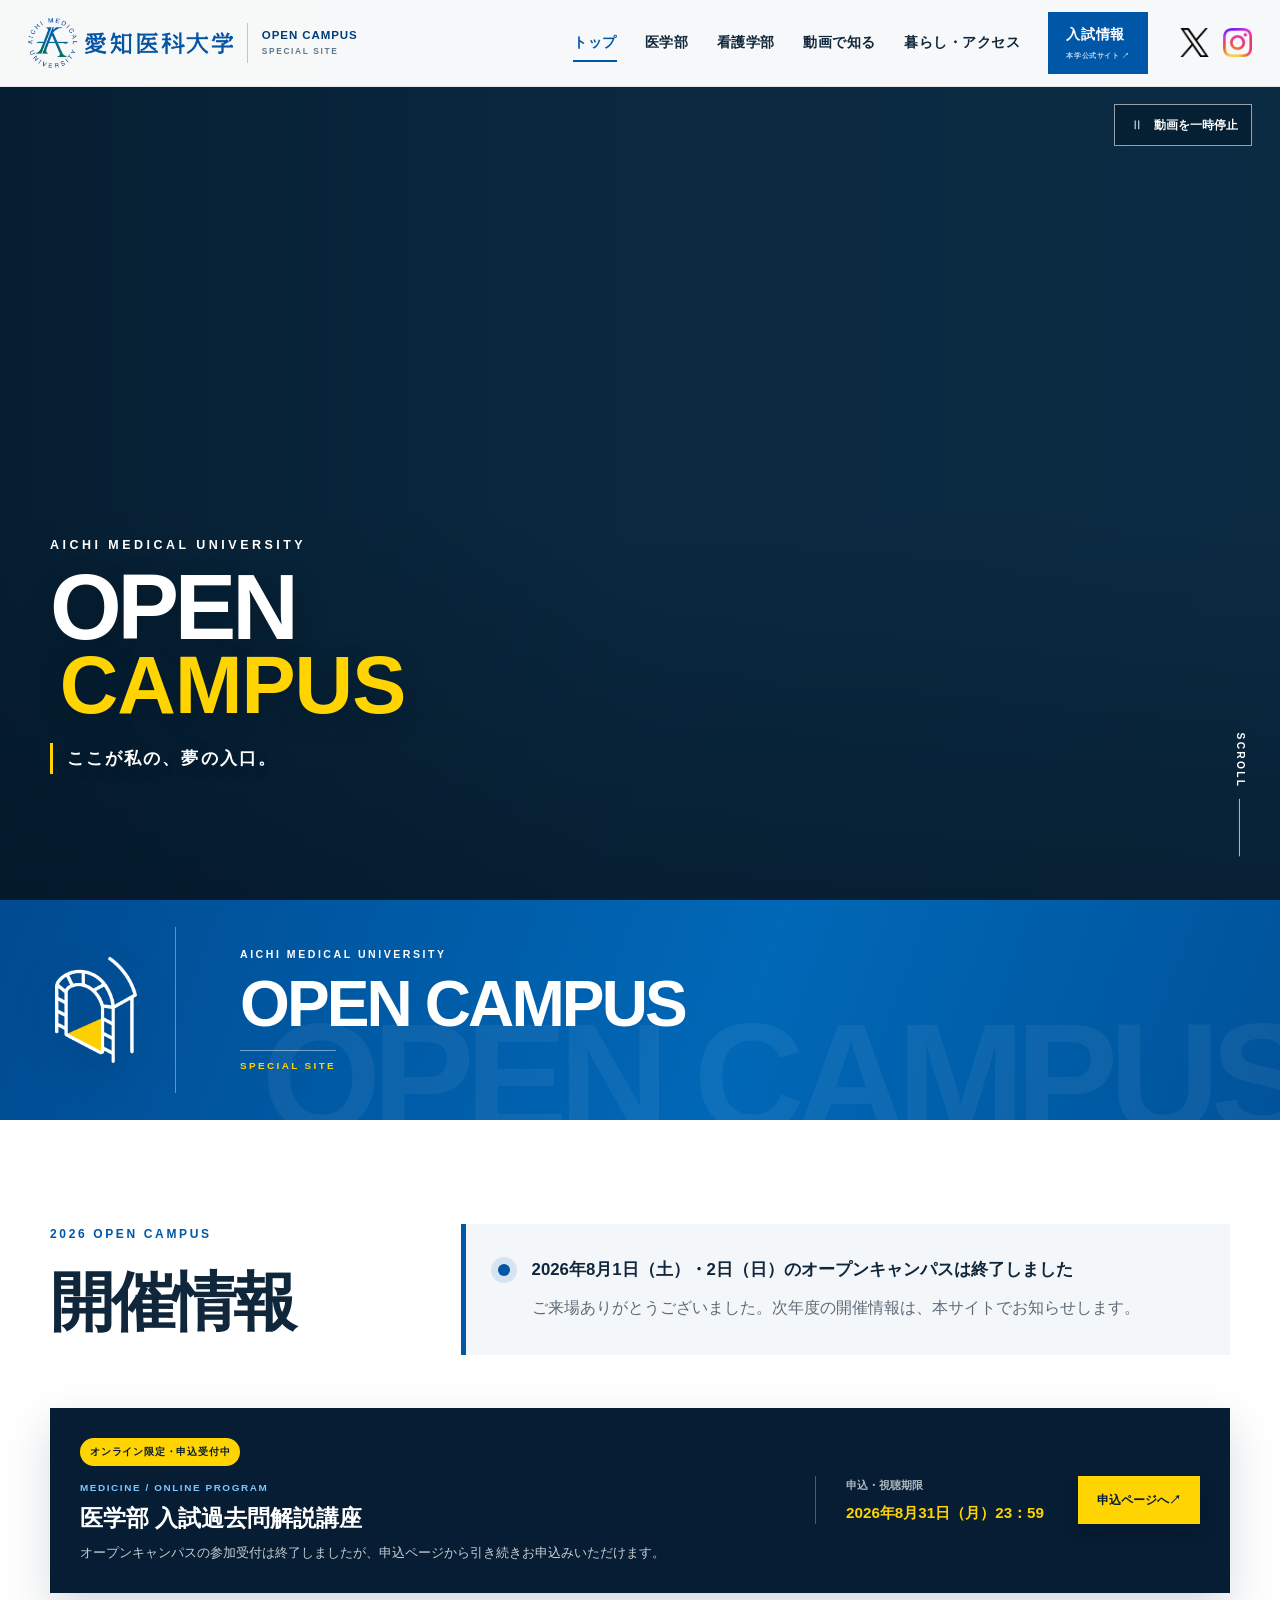
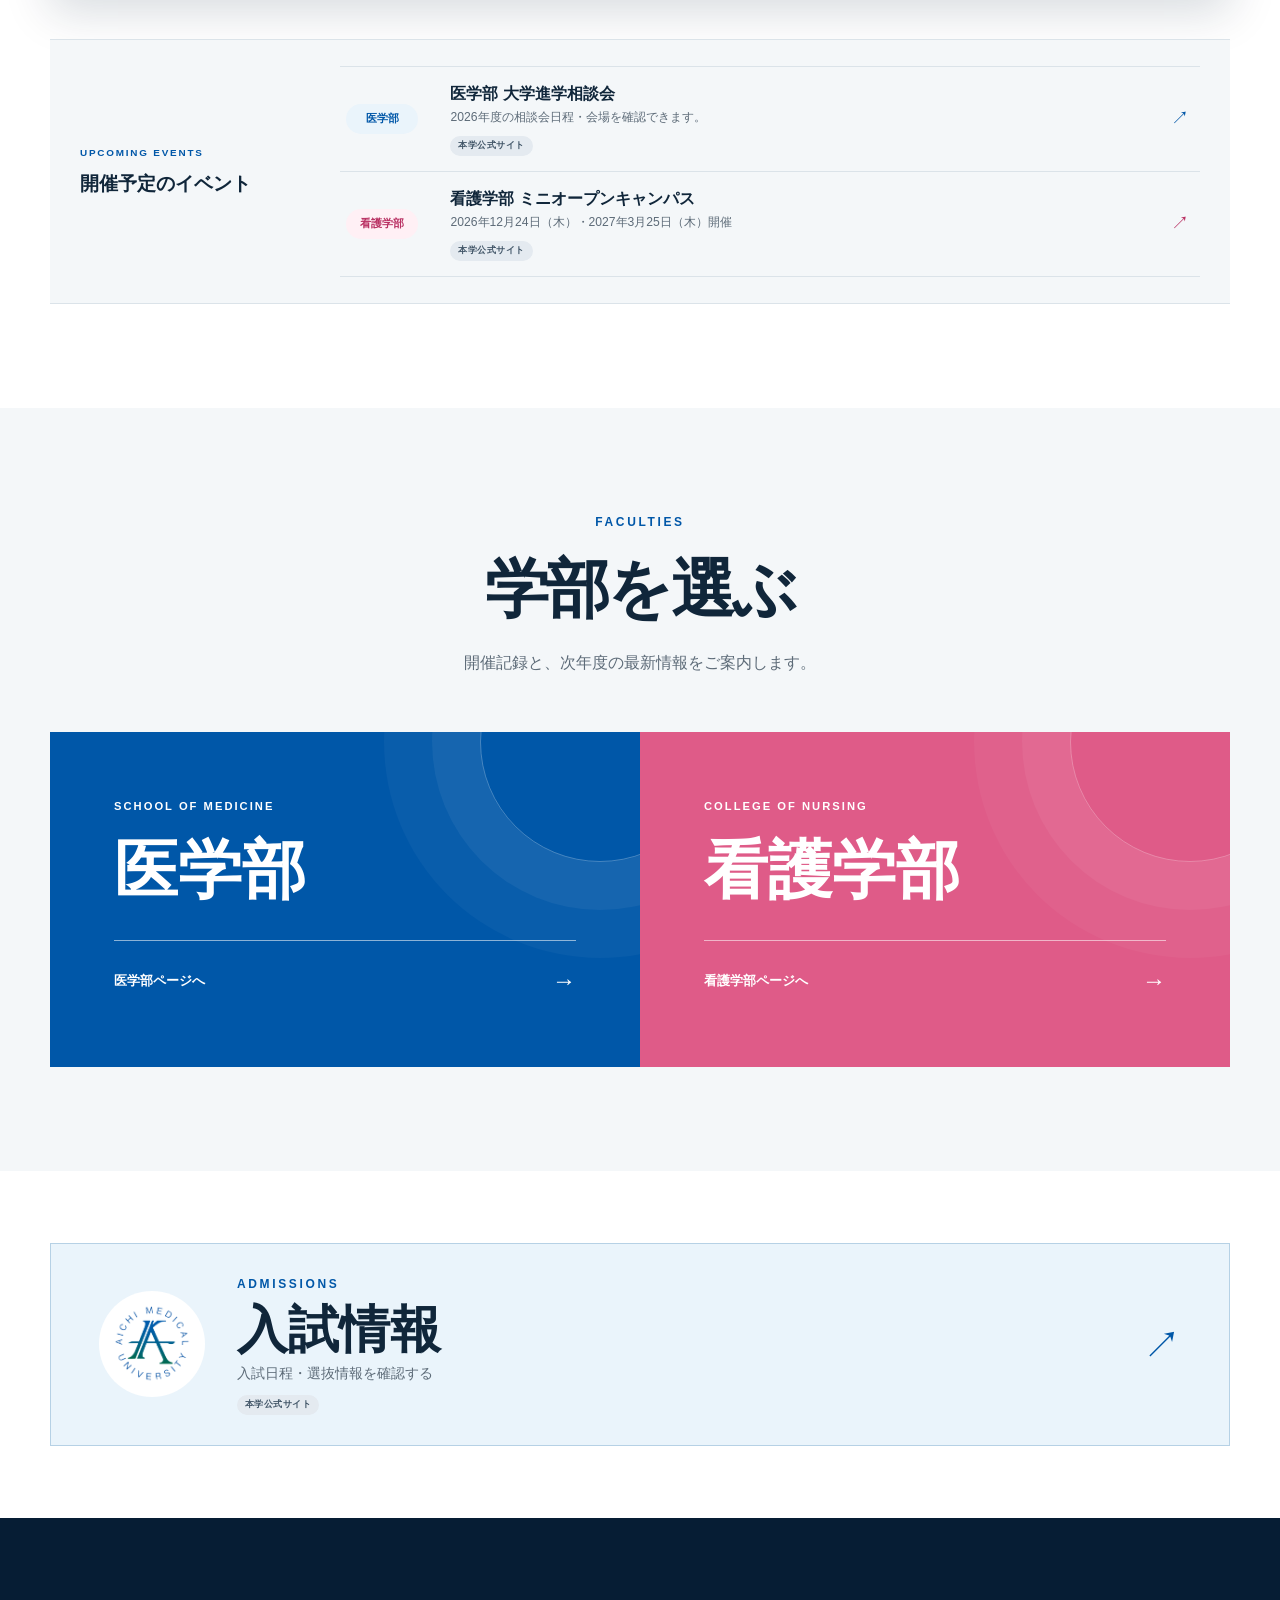
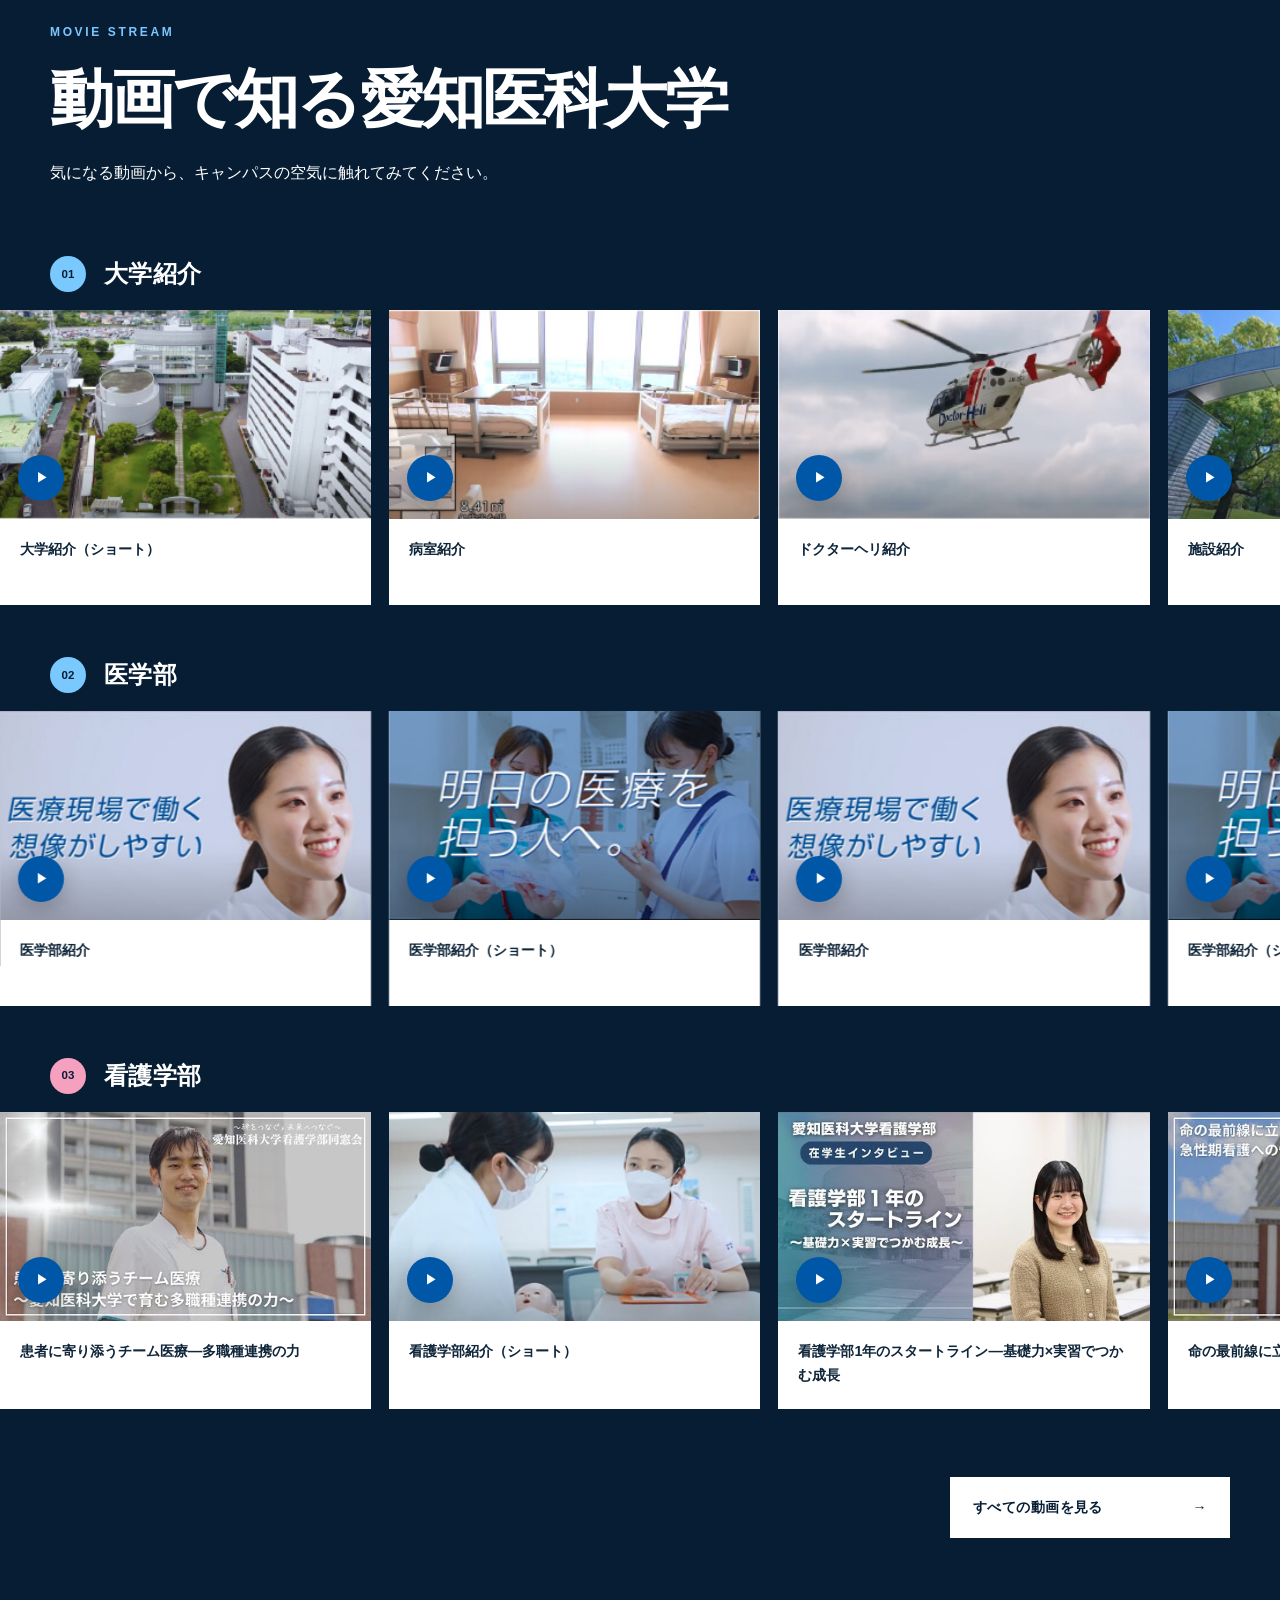
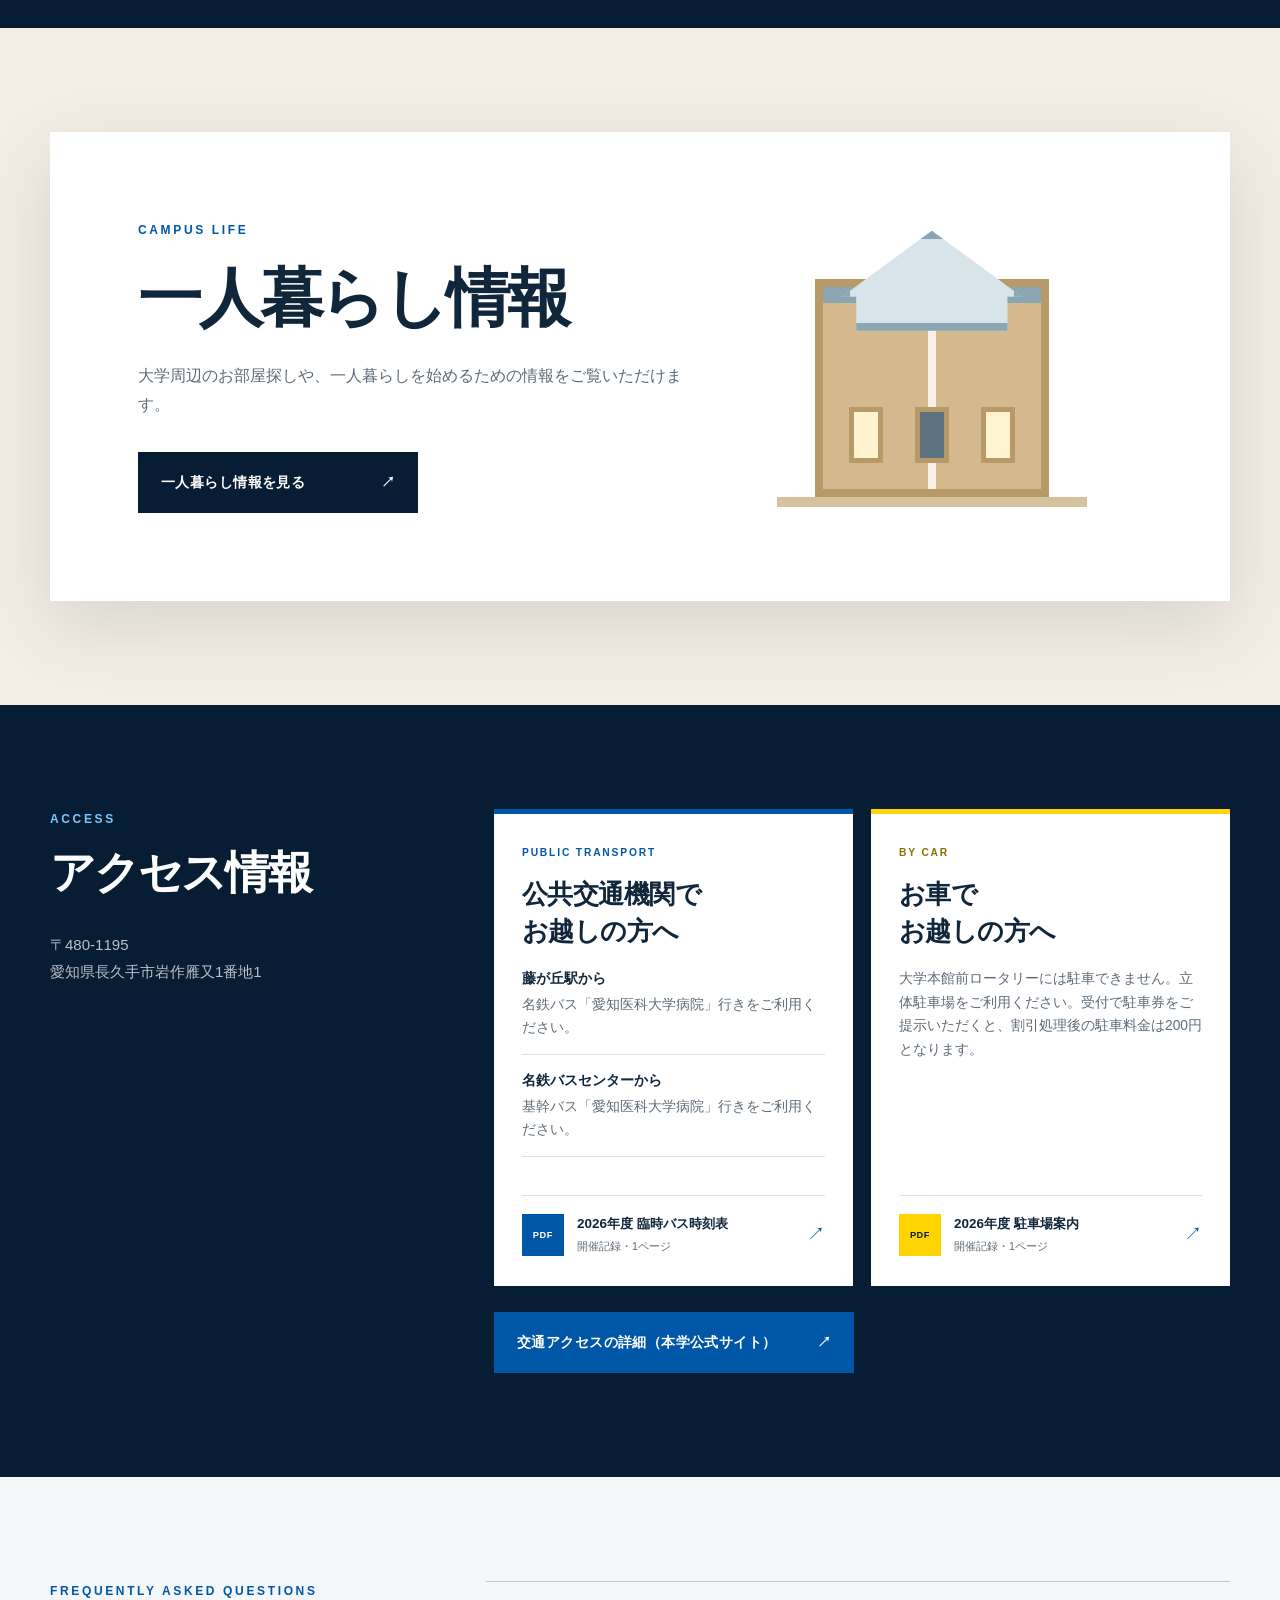
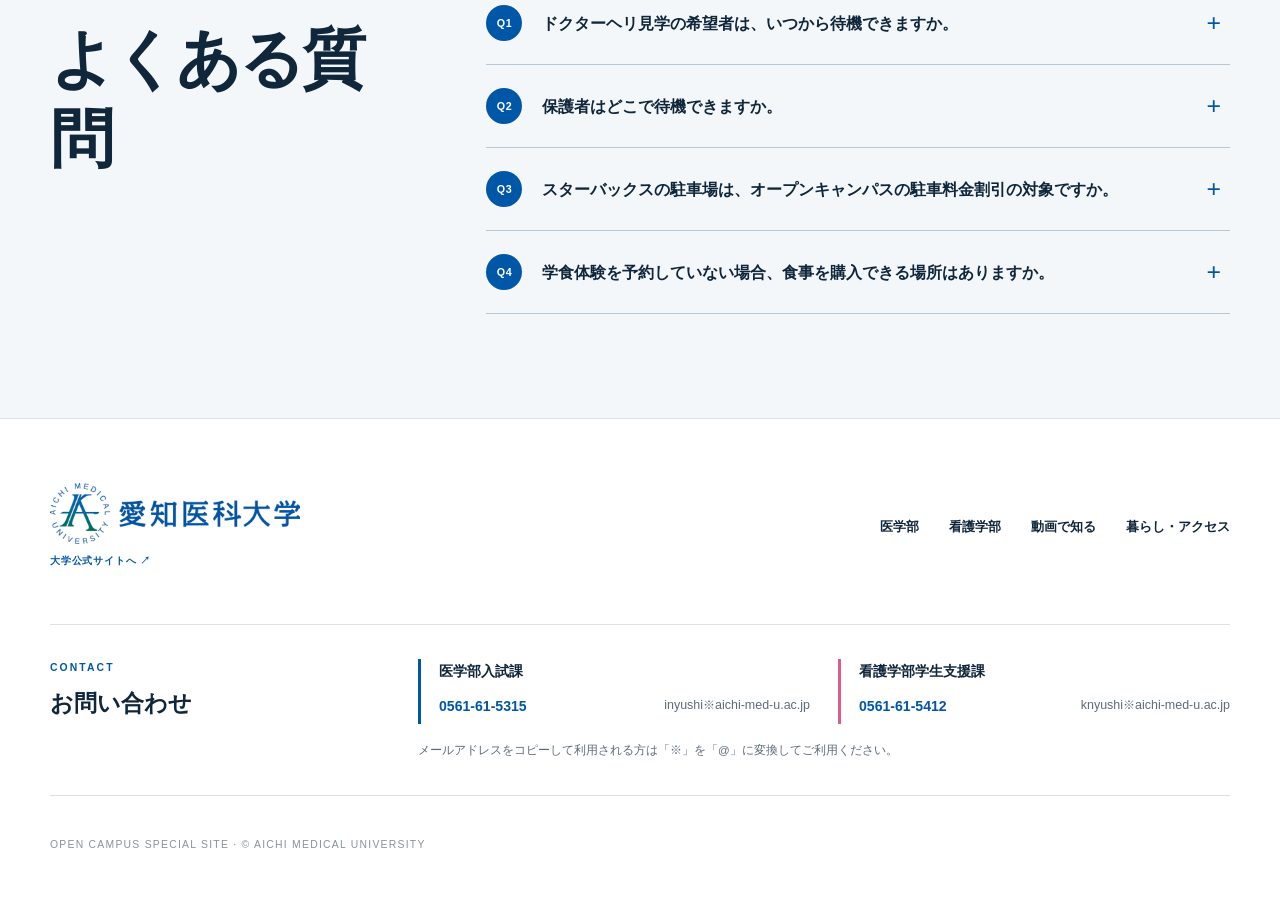
==== commit 07f8bf6d: "修正後反映" ====
--- a/index.html
+++ b/index.html
@@ -72,6 +72,19 @@
             <p data-config-text="statusMessage">ご来場ありがとうございました。次年度の開催情報は、本サイトでお知らせします。</p>
           </div>
         </div>
+        <a class="online-course-notice" href="https://www.ocans.jp/aichi-med?fid=JuysQcu1" target="_blank" rel="noopener noreferrer" data-config-href="medicineApplicationUrl" data-application-link data-application-state-key="medicineApplicationStatus" data-application-label-key="medicineApplicationLabel">
+          <div class="online-course-notice__body">
+            <span data-application-status>オンライン限定・申込受付中</span>
+            <small>MEDICINE / ONLINE PROGRAM</small>
+            <strong>医学部 入試過去問解説講座</strong>
+            <p>オープンキャンパスの参加受付は終了しましたが、申込ページから引き続きお申込みいただけます。</p>
+          </div>
+          <div class="online-course-notice__deadline">
+            <small>申込・視聴期限</small>
+            <strong data-config-text="medicineApplicationDeadline">2026年8月31日（月）23：59</strong>
+          </div>
+          <i>申込ページへ <span aria-hidden="true">↗</span></i>
+        </a>
         <div class="related-notices" aria-label="関連イベントのお知らせ">
           <div class="related-notices__heading">
             <span>UPCOMING EVENTS</span>
--- a/assets/css/style.css
+++ b/assets/css/style.css
@@ -207,6 +207,20 @@
 .status-panel__mark { flex: 0 0 12px; width: 12px; height: 12px; margin-top: 8px; border-radius: 50%; background: var(--blue); box-shadow: 0 0 0 7px rgba(0, 87, 168, 0.12); }
 .status-panel__label { margin-bottom: 10px; color: var(--ink); font-size: clamp(1.05rem, 1.25vw, 1.15rem); font-weight: 800; line-height: 1.65; text-wrap: pretty; }
 .status-panel p:last-child { margin-bottom: 0; color: var(--muted); }
+.online-course-notice { grid-column: 1 / -1; display: grid; grid-template-columns: minmax(0, 1fr) auto auto; gap: 22px 34px; align-items: center; padding: 28px 30px; overflow: hidden; color: #fff; background: var(--navy); box-shadow: 0 18px 44px rgba(4, 30, 54, .16); transition: transform .22s, box-shadow .22s; }
+.online-course-notice__body > span { display: inline-flex; margin-bottom: 13px; padding: 5px 10px; color: var(--navy); background: var(--yellow); border-radius: 999px; font-size: .63rem; font-weight: 900; letter-spacing: .08em; }
+.online-course-notice__body > small { display: block; margin-bottom: 5px; color: #7cc6ff; font-size: .62rem; font-weight: 900; letter-spacing: .16em; }
+.online-course-notice__body > strong { display: block; font-size: clamp(1.2rem, 1.8vw, 1.55rem); line-height: 1.45; }
+.online-course-notice__body p { margin: 7px 0 0; color: rgba(255, 255, 255, .78); font-size: .84rem; line-height: 1.7; }
+.online-course-notice__deadline { min-width: 220px; padding-left: 30px; border-left: 1px solid rgba(255, 255, 255, .28); }
+.online-course-notice__deadline small, .online-course-notice__deadline strong { display: block; }
+.online-course-notice__deadline small { margin-bottom: 5px; color: rgba(255, 255, 255, .68); font-size: .68rem; font-weight: 700; }
+.online-course-notice__deadline strong { color: var(--yellow); font-size: .95rem; line-height: 1.55; white-space: nowrap; }
+.online-course-notice > i { display: inline-flex; align-items: center; justify-content: center; min-height: 48px; padding: 11px 18px; color: var(--navy); background: var(--yellow); border: 1px solid var(--yellow); box-shadow: 0 8px 20px rgba(0, 0, 0, .18); font-size: .78rem; font-style: normal; font-weight: 900; white-space: nowrap; transition: color .2s, background .2s, transform .2s; }
+.online-course-notice:not(.is-disabled):hover { transform: translateY(-3px); box-shadow: 0 24px 54px rgba(4, 30, 54, .23); }
+.online-course-notice:not(.is-disabled):hover > i { color: #fff; background: var(--blue); border-color: var(--blue); transform: translate(3px, -3px); }
+.online-course-notice.is-disabled { color: #667582; background: rgba(255, 255, 255, .42); border: 1px dashed #bdc9d2; box-shadow: none; cursor: default; pointer-events: none; }
+.online-course-notice.is-disabled .online-course-notice__body > span { color: #596a78; background: #e5eaee; }
 .related-notices { grid-column: 1 / -1; display: grid; grid-template-columns: minmax(210px, .42fr) minmax(0, 1.58fr); gap: 32px; padding: 26px 30px; background: var(--wash); border-top: 1px solid var(--line); border-bottom: 1px solid var(--line); }
 .related-notices__heading { align-self: center; }
 .related-notices__heading span { display: block; margin-bottom: 7px; color: var(--blue); font-size: .62rem; font-weight: 900; letter-spacing: .18em; }
@@ -425,6 +439,10 @@
 .program-highlight__copy p { margin-bottom: 7px; color: rgba(255,255,255,.86); line-height: 1.75; }
 .program-highlight__copy p:first-child { color: #fff; font-weight: 800; }
 .program-highlight__copy p:last-child { margin-bottom: 0; font-size: .83rem; }
+.program-highlight__copy .program-highlight__deadline { display: flex; flex-wrap: wrap; gap: 3px 12px; align-items: baseline; margin: 13px 0 8px; padding: 9px 12px; background: rgba(255, 255, 255, .08); border-left: 3px solid var(--yellow); font-size: .84rem; line-height: 1.65; }
+.program-highlight__deadline span { color: rgba(255, 255, 255, .7); font-weight: 700; }
+.program-highlight__deadline strong { color: var(--yellow); font-size: .9rem; }
+.program-highlight__copy .program-highlight__note { color: rgba(255, 255, 255, .72); }
 
 .photo-reserve { background: #fff; }
 .photo-reserve--nursing { background: var(--pink-soft); }
@@ -610,6 +628,10 @@
   .information__layout { gap: 28px; }
   .status-panel { gap: 18px; padding: 26px 22px; }
   .status-panel__label { font-size: 1.05rem; }
+  .online-course-notice { grid-template-columns: 1fr; gap: 19px; padding: 25px 22px; }
+  .online-course-notice__deadline { min-width: 0; padding: 17px 0 0; border-top: 1px solid rgba(255, 255, 255, .28); border-left: 0; }
+  .online-course-notice__deadline strong { white-space: normal; }
+  .online-course-notice > i { justify-self: stretch; width: 100%; }
   .related-notices { grid-template-columns: 1fr; gap: 18px; padding: 24px 22px; }
   .related-notices__heading strong { max-width: none; }
   .related-notice { grid-template-columns: minmax(0, 1fr) 28px; grid-template-rows: auto auto auto auto; gap: 3px 14px; padding: 15px 0; }
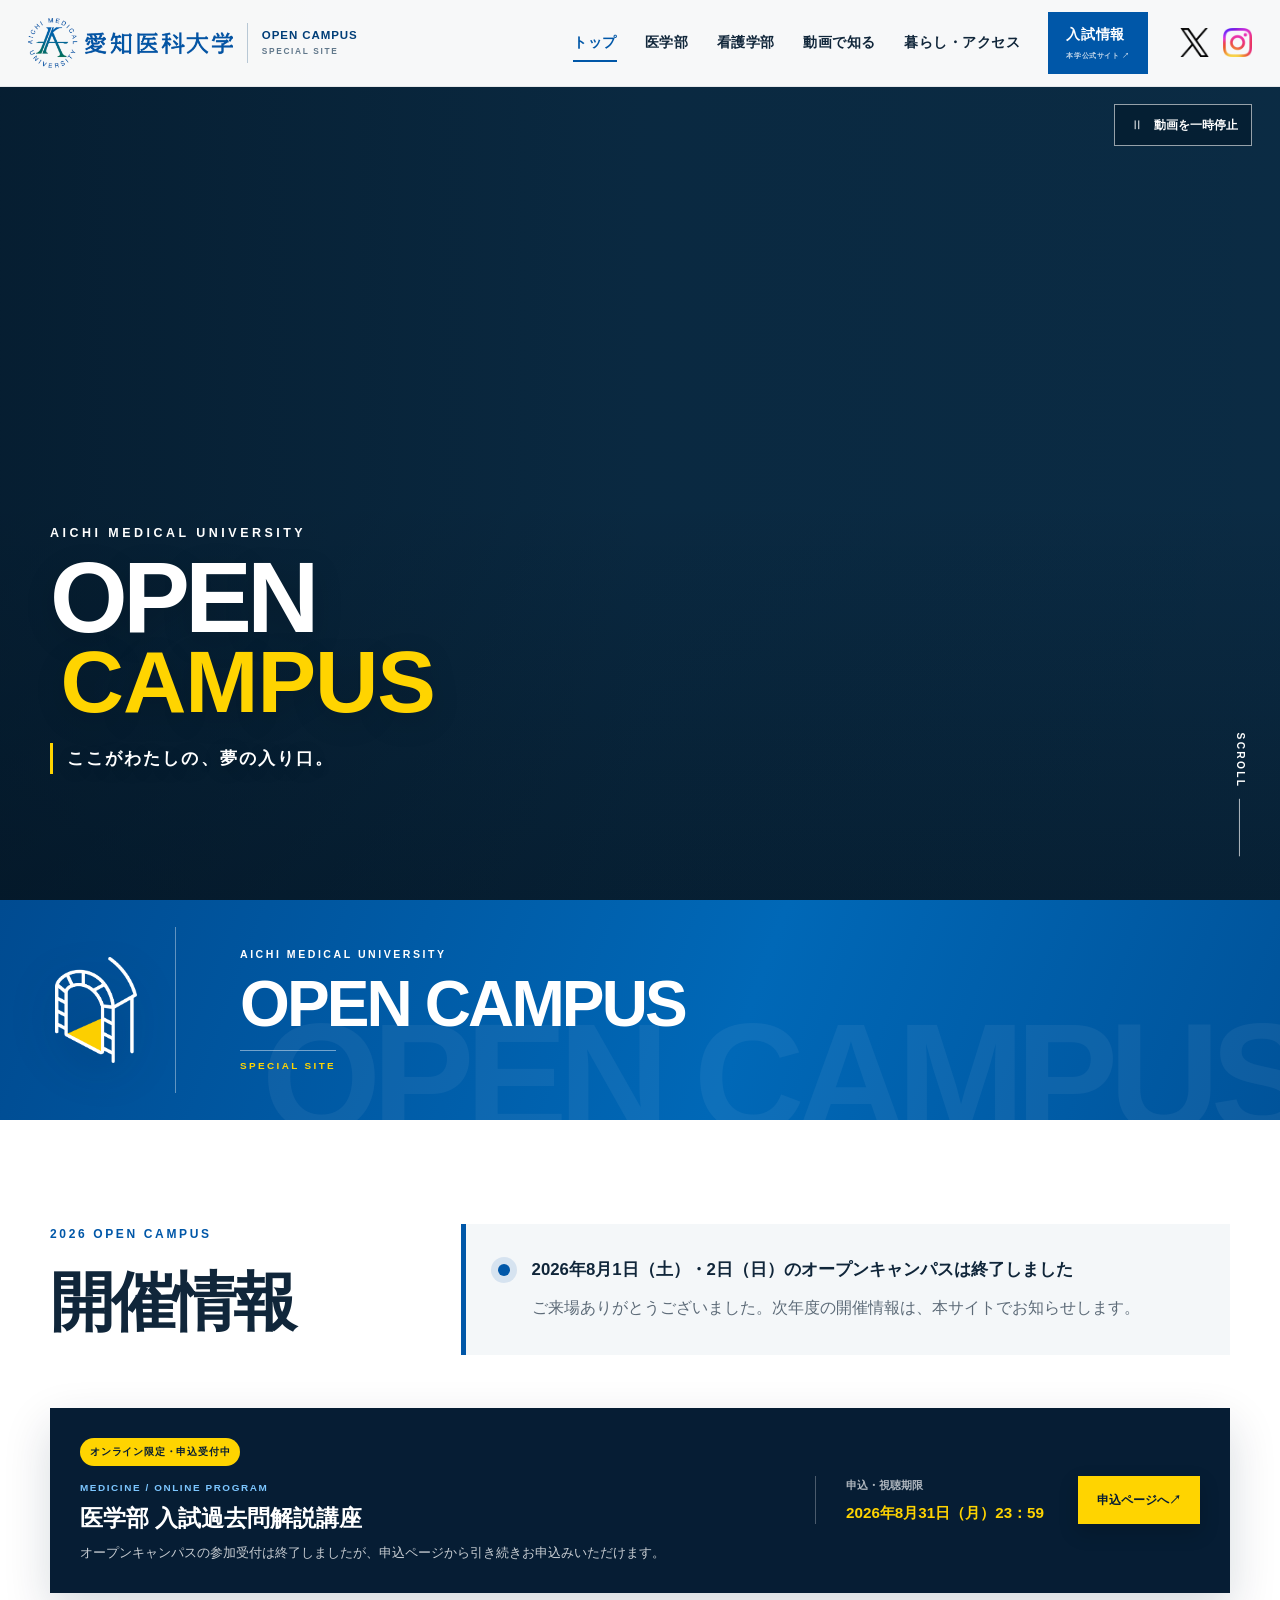
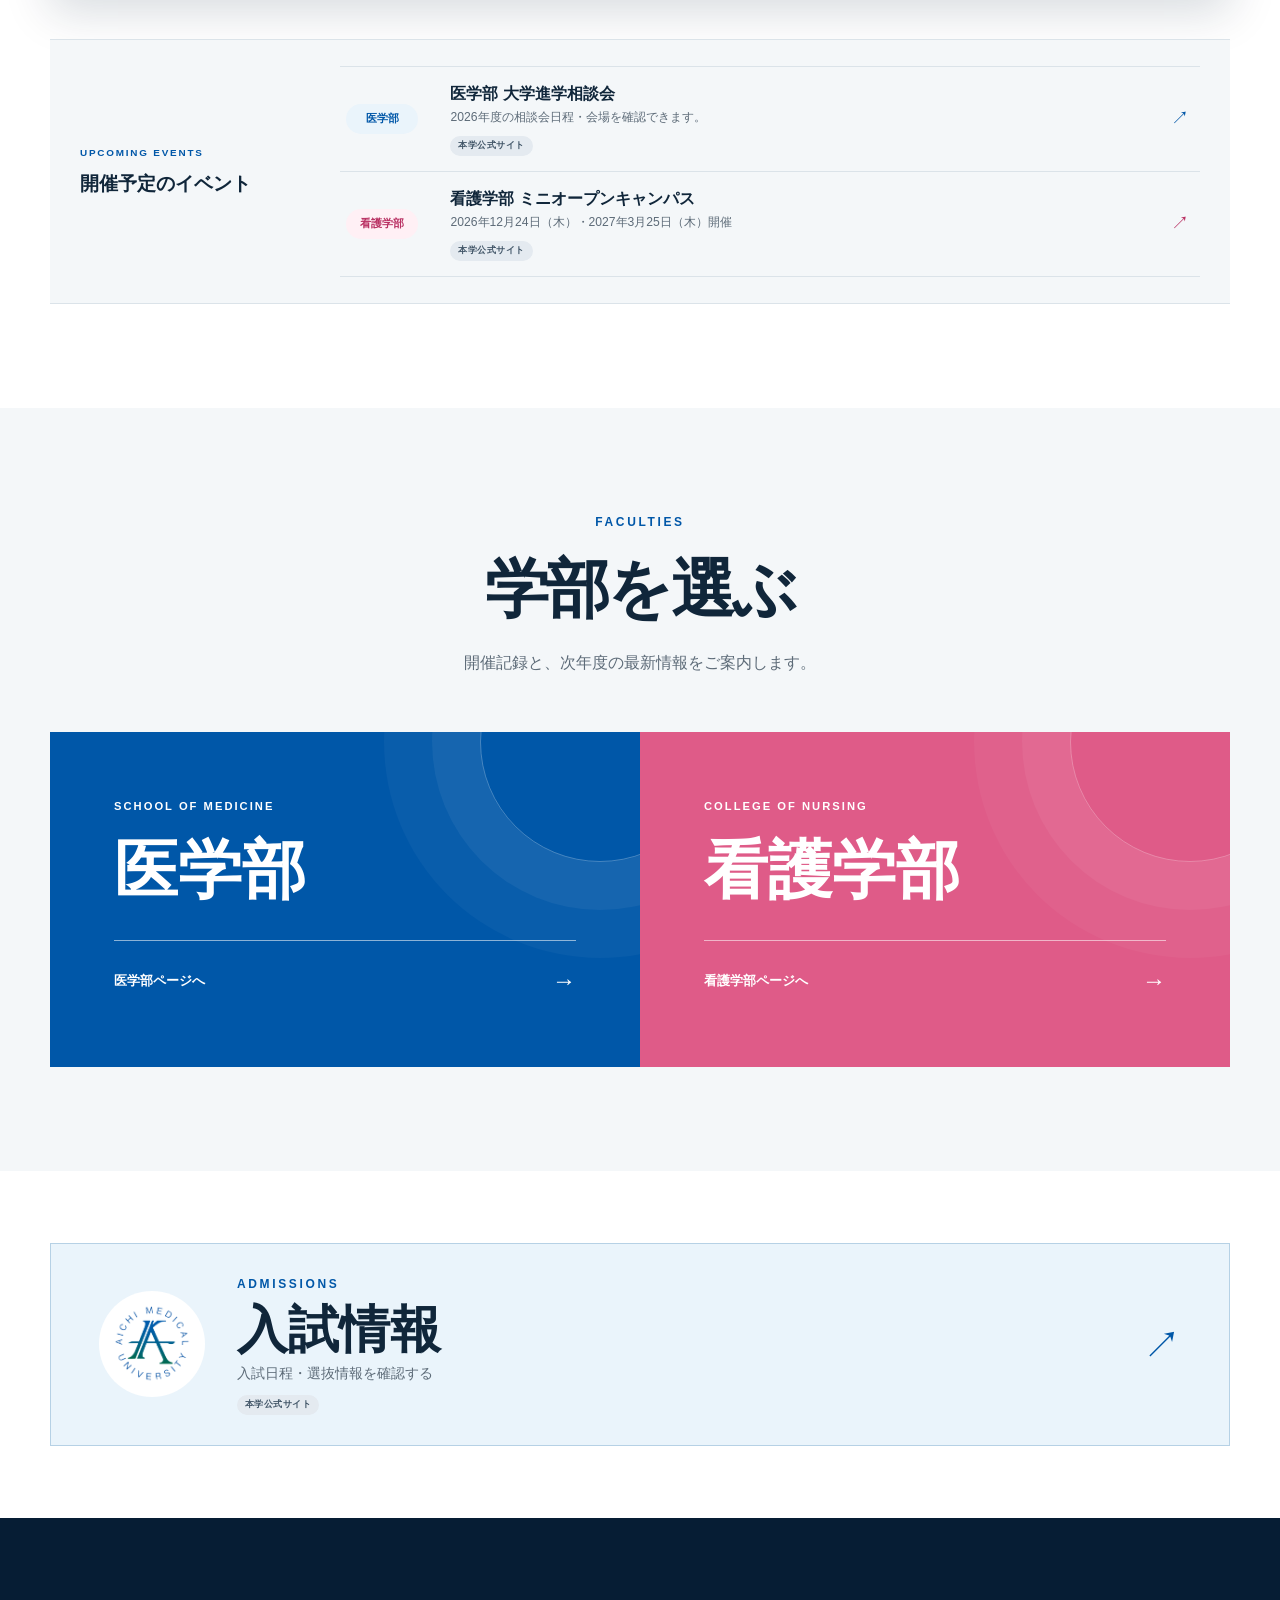
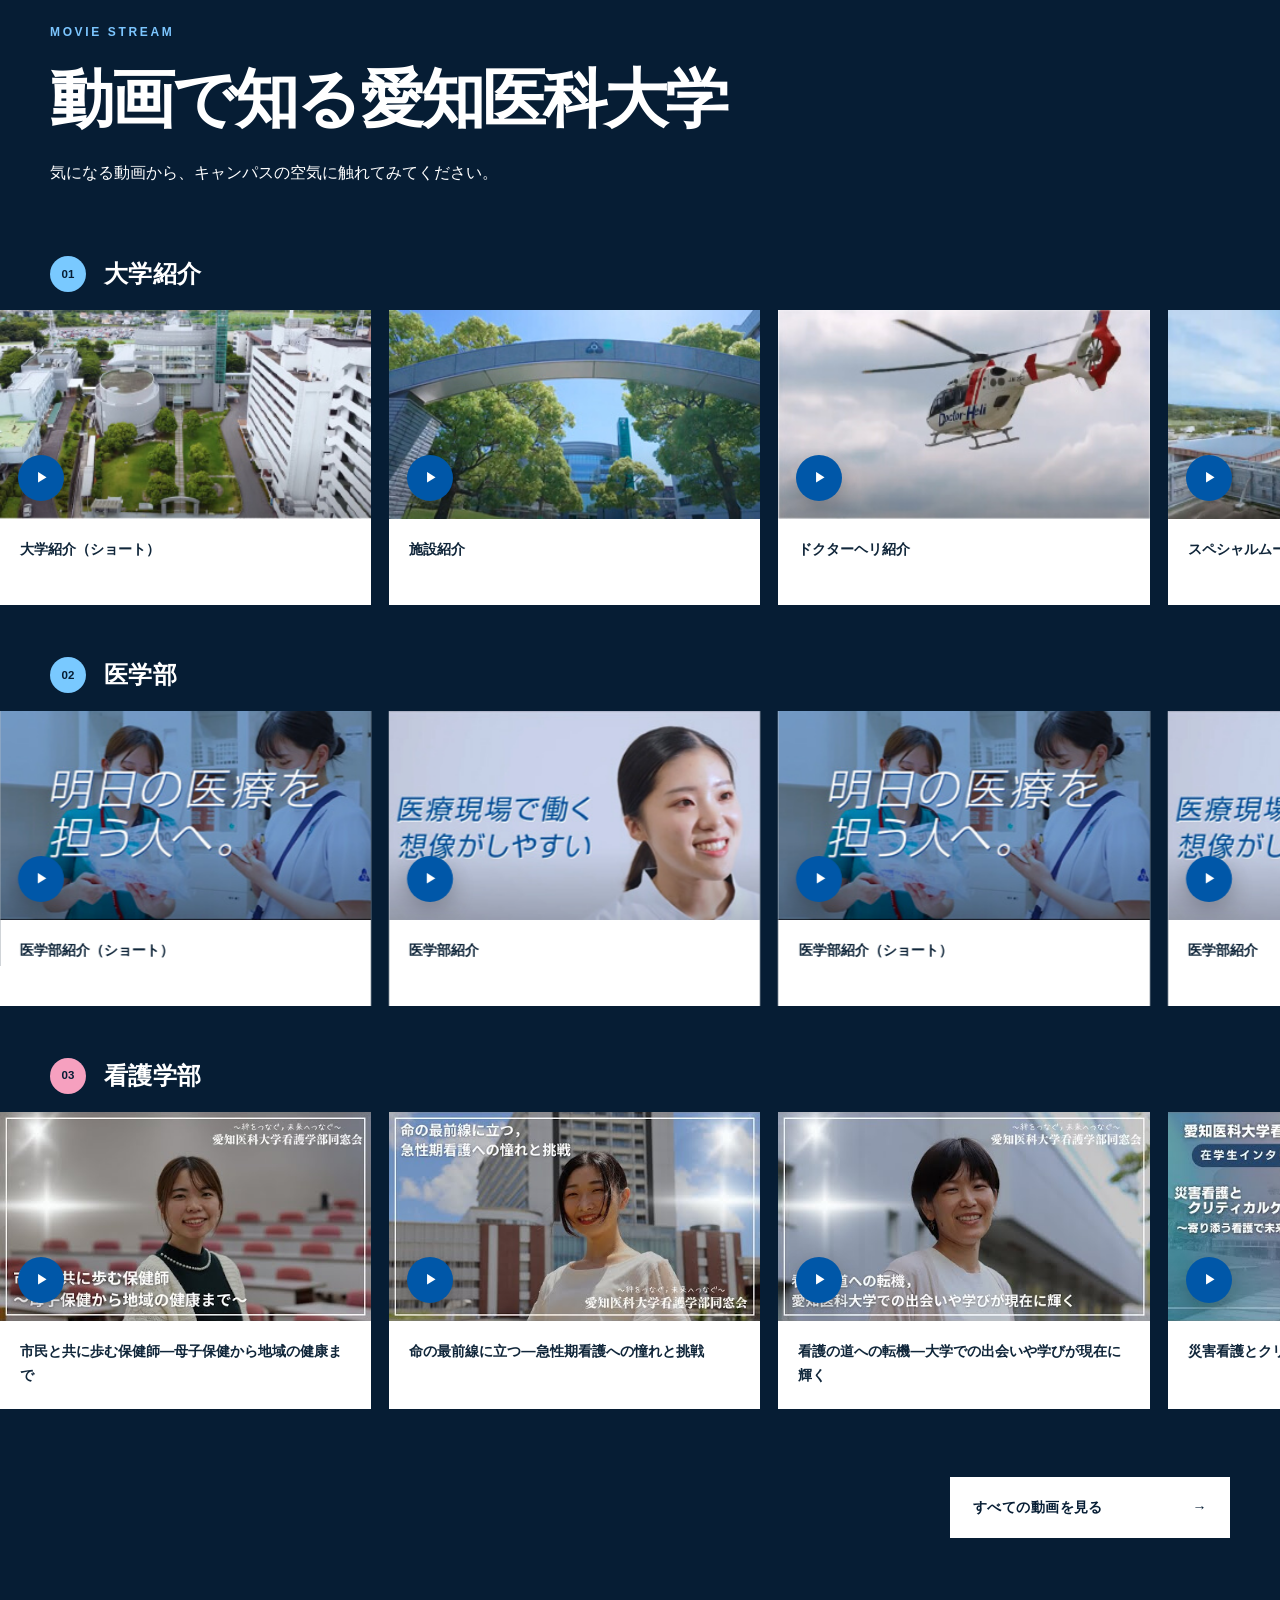
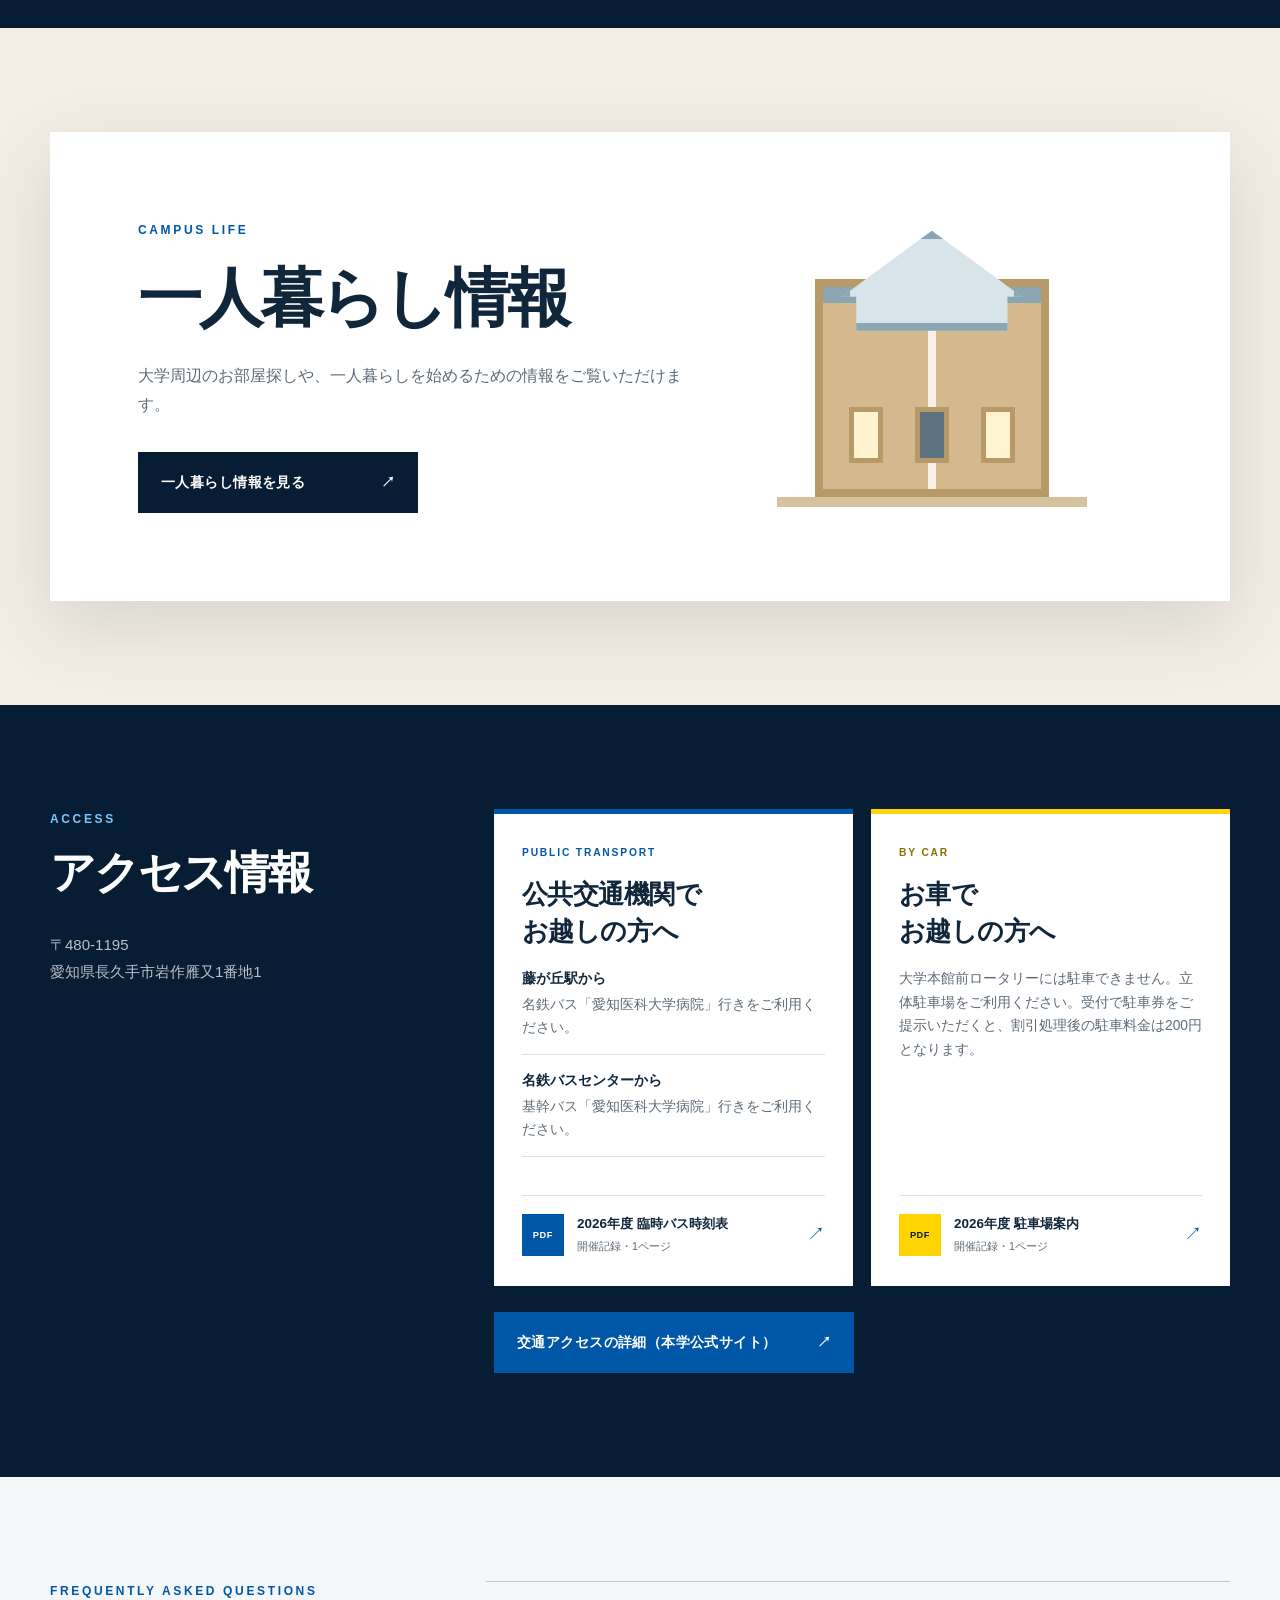
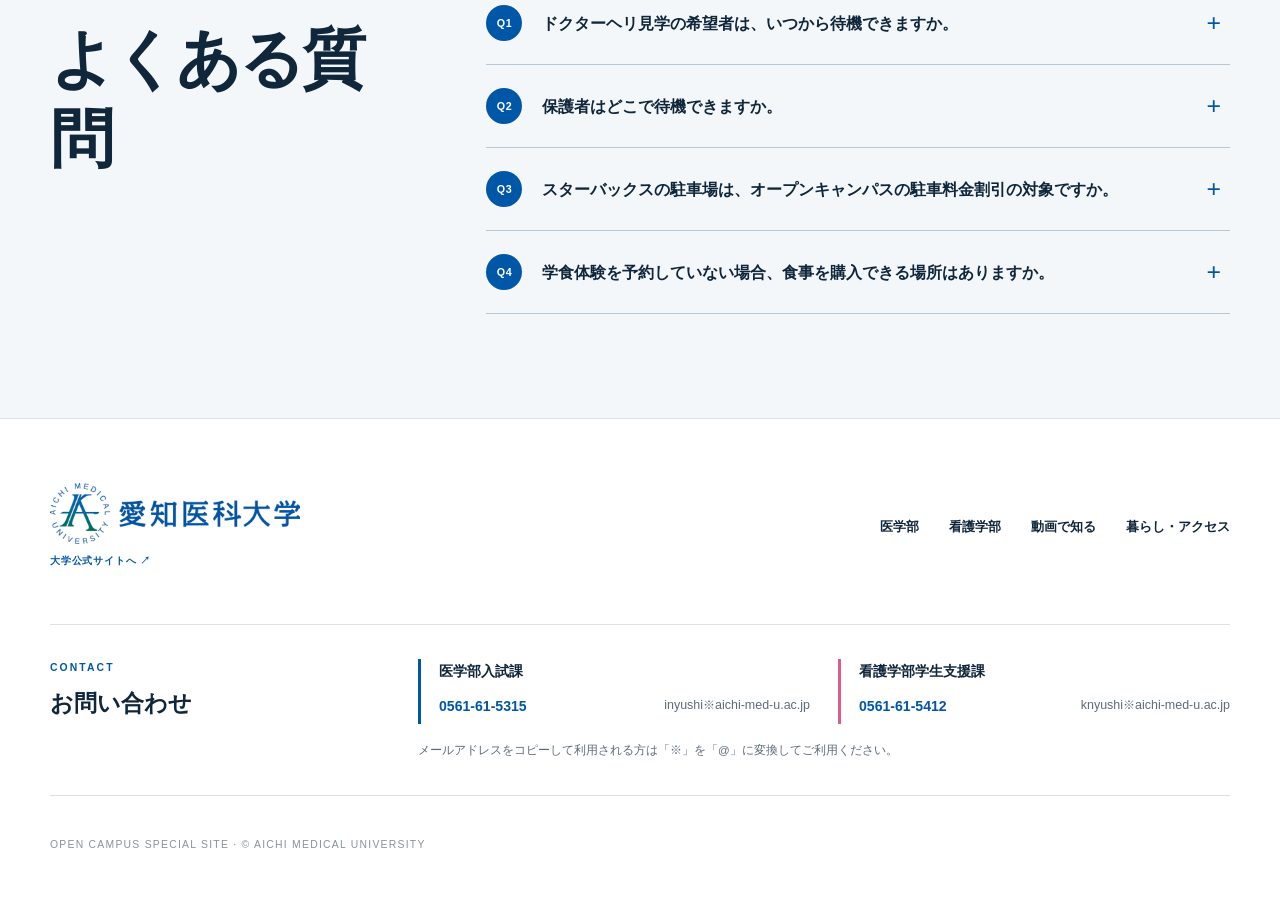
==== commit f498816f: "8.19修正" ====
--- a/index.html
+++ b/index.html
@@ -1,13 +1,21 @@
 <!doctype html>
 <html lang="ja">
 <head>
+  <!-- Google tag (gtag.js) -->
+  <script async src="https://www.googletagmanager.com/gtag/js?id=G-GN3RKMFM99"></script>
+  <script>
+    window.dataLayer = window.dataLayer || [];
+    function gtag(){dataLayer.push(arguments);}
+    gtag('js', new Date());
+    gtag('config', 'G-GN3RKMFM99');
+  </script>
   <meta charset="utf-8">
   <meta name="viewport" content="width=device-width, initial-scale=1">
-  <meta name="description" content="愛知医科大学オープンキャンパス特設サイト。医学部・看護学部の開催情報、記録、大学紹介動画をご案内します。">
+  <meta name="description" content="愛知医科大学オープンキャンパス特設サイト。医学部・看護学部の開催情報、大学紹介動画をご案内します。">
   <title>OPEN CAMPUS | 愛知医科大学</title>
   <link rel="icon" type="image/png" href="assets/images/brand/aichi-medical-university-symbol.png">
   <link rel="apple-touch-icon" href="assets/images/brand/aichi-medical-university-symbol.png">
-  <link rel="stylesheet" href="assets/css/style.css">
+  <link rel="stylesheet" href="assets/css/style.css?v=20260819-1">
 </head>
 <body class="page-home" data-asset-root="">
   <a class="skip-link" href="#main">本文へ移動</a>
@@ -43,7 +51,7 @@
       <div class="hero__content">
         <p class="hero__eyebrow">AICHI MEDICAL UNIVERSITY</p>
         <h1 id="hero-title"><span>OPEN</span><span>CAMPUS</span></h1>
-        <p class="hero__catch">ここが私の、夢の入口。</p>
+        <p class="hero__catch">ここがわたしの、夢の入り口。</p>
       </div>
       <a class="hero__scroll" href="#open-campus-signature"><span>SCROLL</span><i aria-hidden="true"></i></a>
       <button class="video-control" type="button" aria-pressed="false" data-video-control>
@@ -239,7 +247,7 @@
           </details>
           <details>
             <summary><span>Q2</span>保護者はどこで待機できますか。</summary>
-            <div class="faq__answer">休憩スペースとして、大学本館２階N202講義室（医学部・看護学部用）及び看護学部棟２階201講義室（看護学部用）をご利用いただけます。</div>
+            <div class="faq__answer">休憩スペースとして、大学本館2階202講義室（医学部・看護学部用）及び看護学部棟２階201講義室（看護学部用）をご利用いただけます。</div>
           </details>
           <details>
             <summary><span>Q3</span>スターバックスの駐車場は、オープンキャンパスの駐車料金割引の対象ですか。</summary>
--- a/assets/css/style.css
+++ b/assets/css/style.css
@@ -176,7 +176,7 @@
 }
 
 .hero__eyebrow { margin-bottom: 12px; font-size: clamp(0.65rem, 1vw, 0.78rem); font-weight: 800; letter-spacing: 0.28em; }
-.hero h1 { margin: 0; font-size: clamp(3.2rem, 7.2vw, 7.1rem); font-weight: 900; line-height: 0.84; letter-spacing: -0.045em; text-shadow: 0 8px 30px rgba(0, 0, 0, 0.16); }
+.hero h1 { margin: 0; font-size: clamp(3.5rem, 7.8vw, 7.7rem); font-weight: 900; line-height: 0.84; letter-spacing: -0.045em; text-shadow: 0 8px 30px rgba(0, 0, 0, 0.16); }
 .hero h1 span { display: block; }
 .hero h1 span:last-child { margin-top: .06em; margin-left: .12em; color: var(--yellow); font-size: .88em; letter-spacing: -.012em; }
 .hero__catch { margin: 24px 0 0; padding-left: 14px; border-left: 3px solid var(--yellow); font-size: clamp(.88rem, 1.35vw, 1.1rem); font-weight: 800; letter-spacing: .12em; text-shadow: 0 4px 18px rgba(0,0,0,.24); }
@@ -614,7 +614,7 @@
   .hero__video { object-position: 56% center; }
   .hero__veil { background: linear-gradient(0deg, rgba(2,18,32,.66) 0%, rgba(2,18,32,.08) 66%); }
   .hero__content { left: 24px; right: 24px; bottom: 68px; }
-  .hero h1 { font-size: clamp(3.6rem, 20vw, 6rem); }
+  .hero h1 { font-size: clamp(3.8rem, 21vw, 6.3rem); }
   .hero__eyebrow { font-size: .6rem; }
   .hero__catch { margin-top: 20px; font-size: .82rem; letter-spacing: .08em; }
   .oc-signature__inner { min-height: 156px; gap: 22px; }
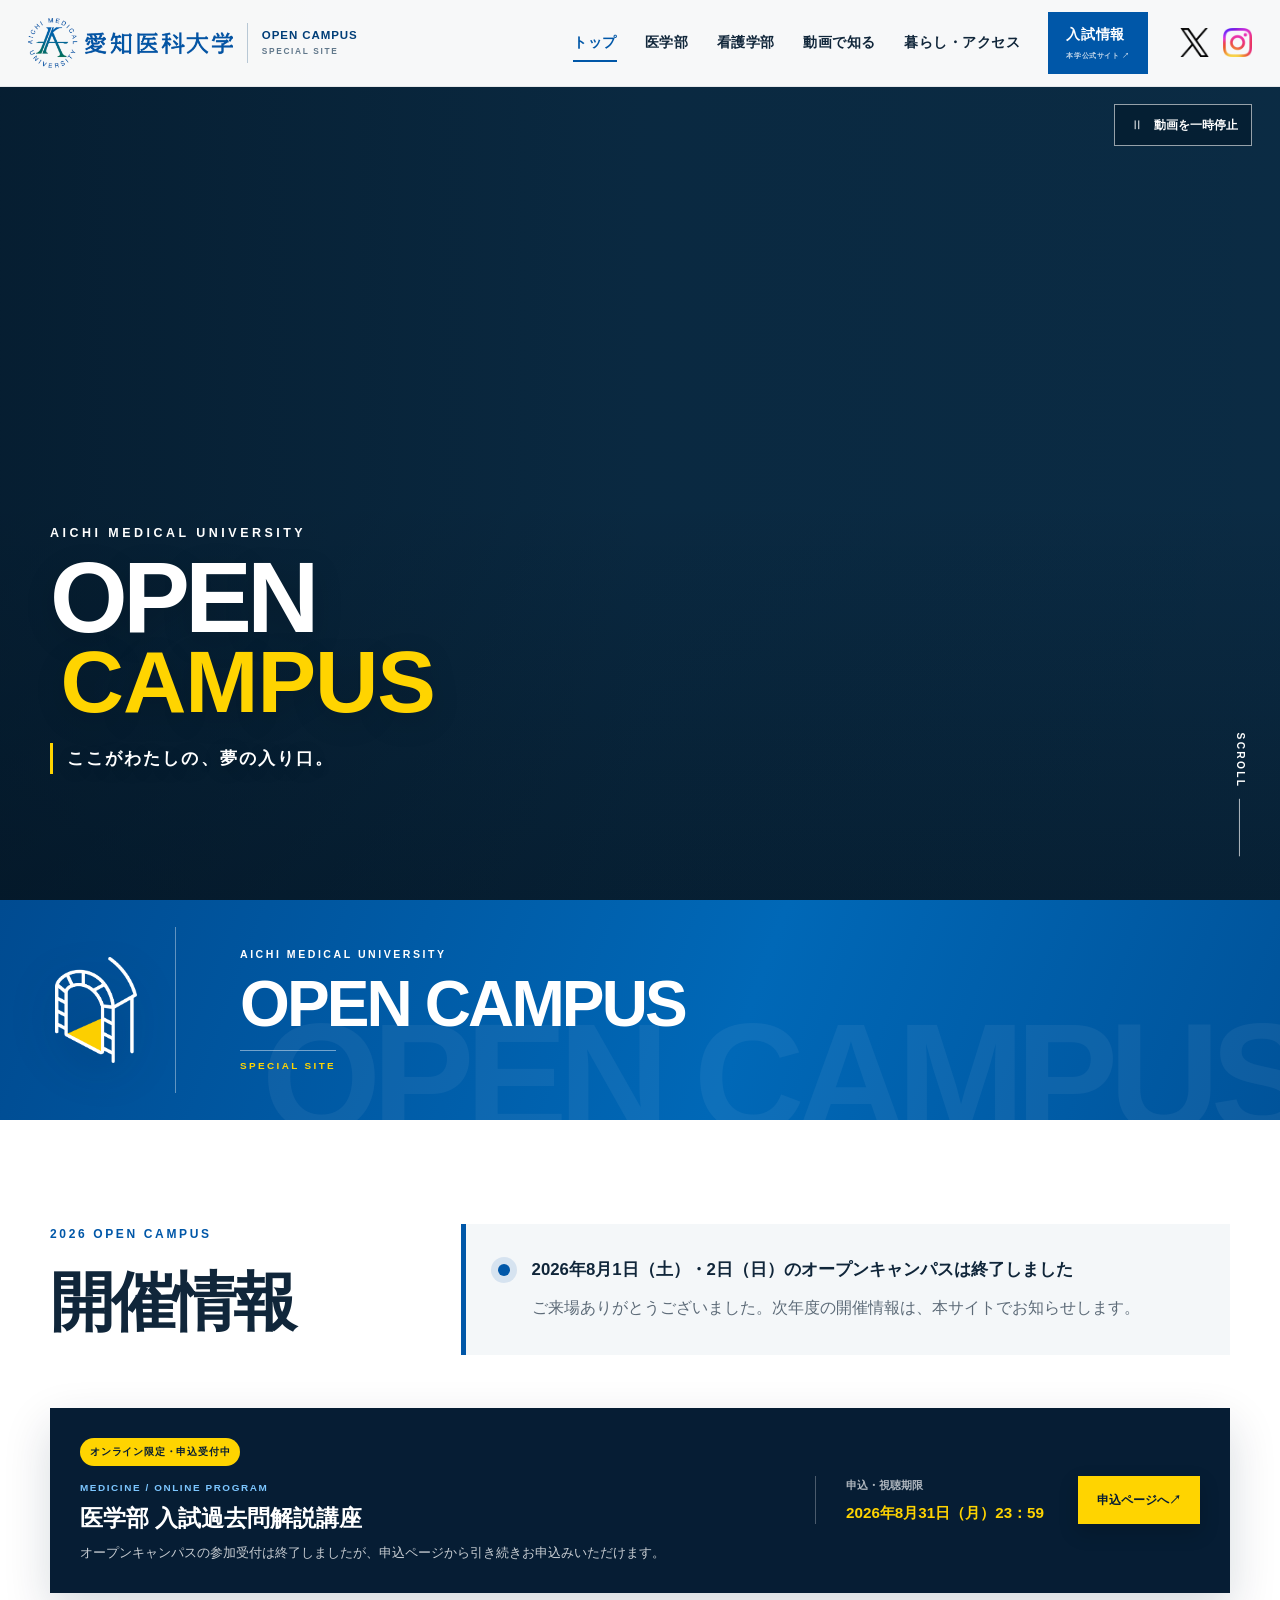
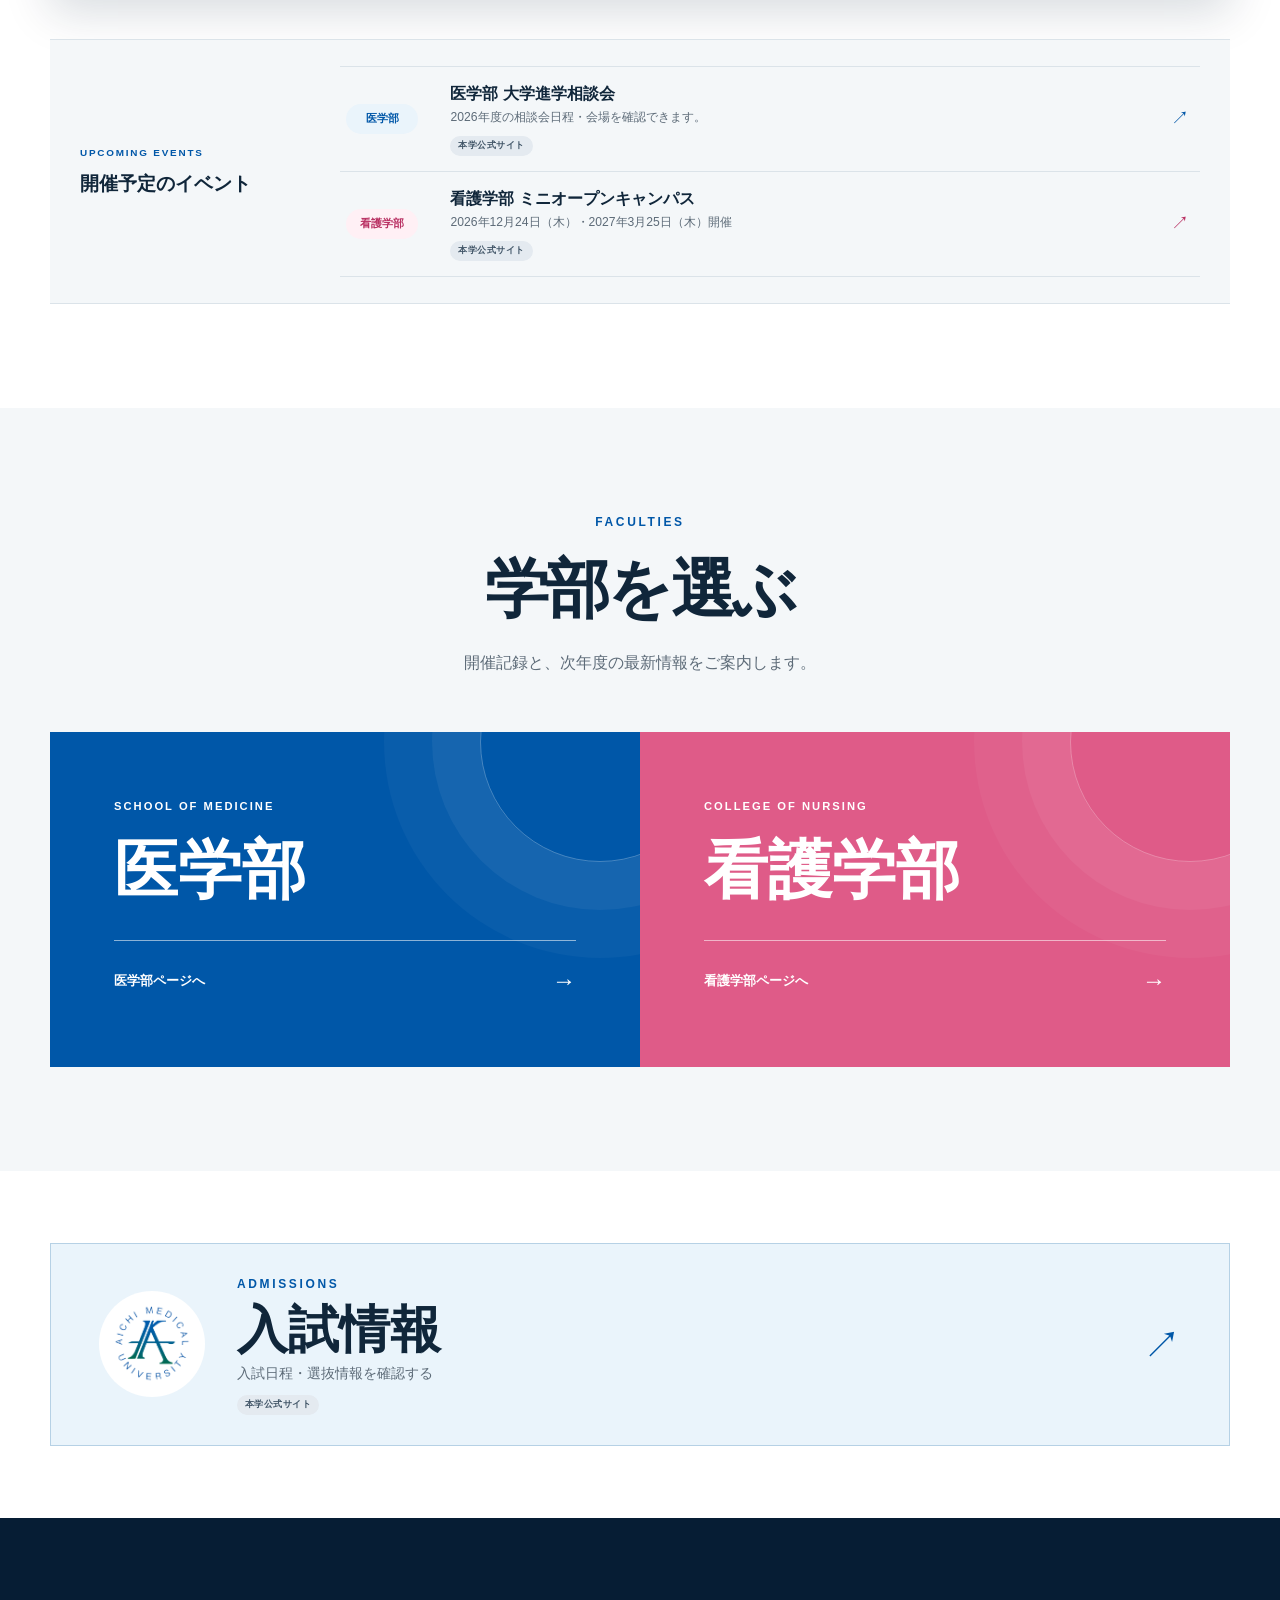
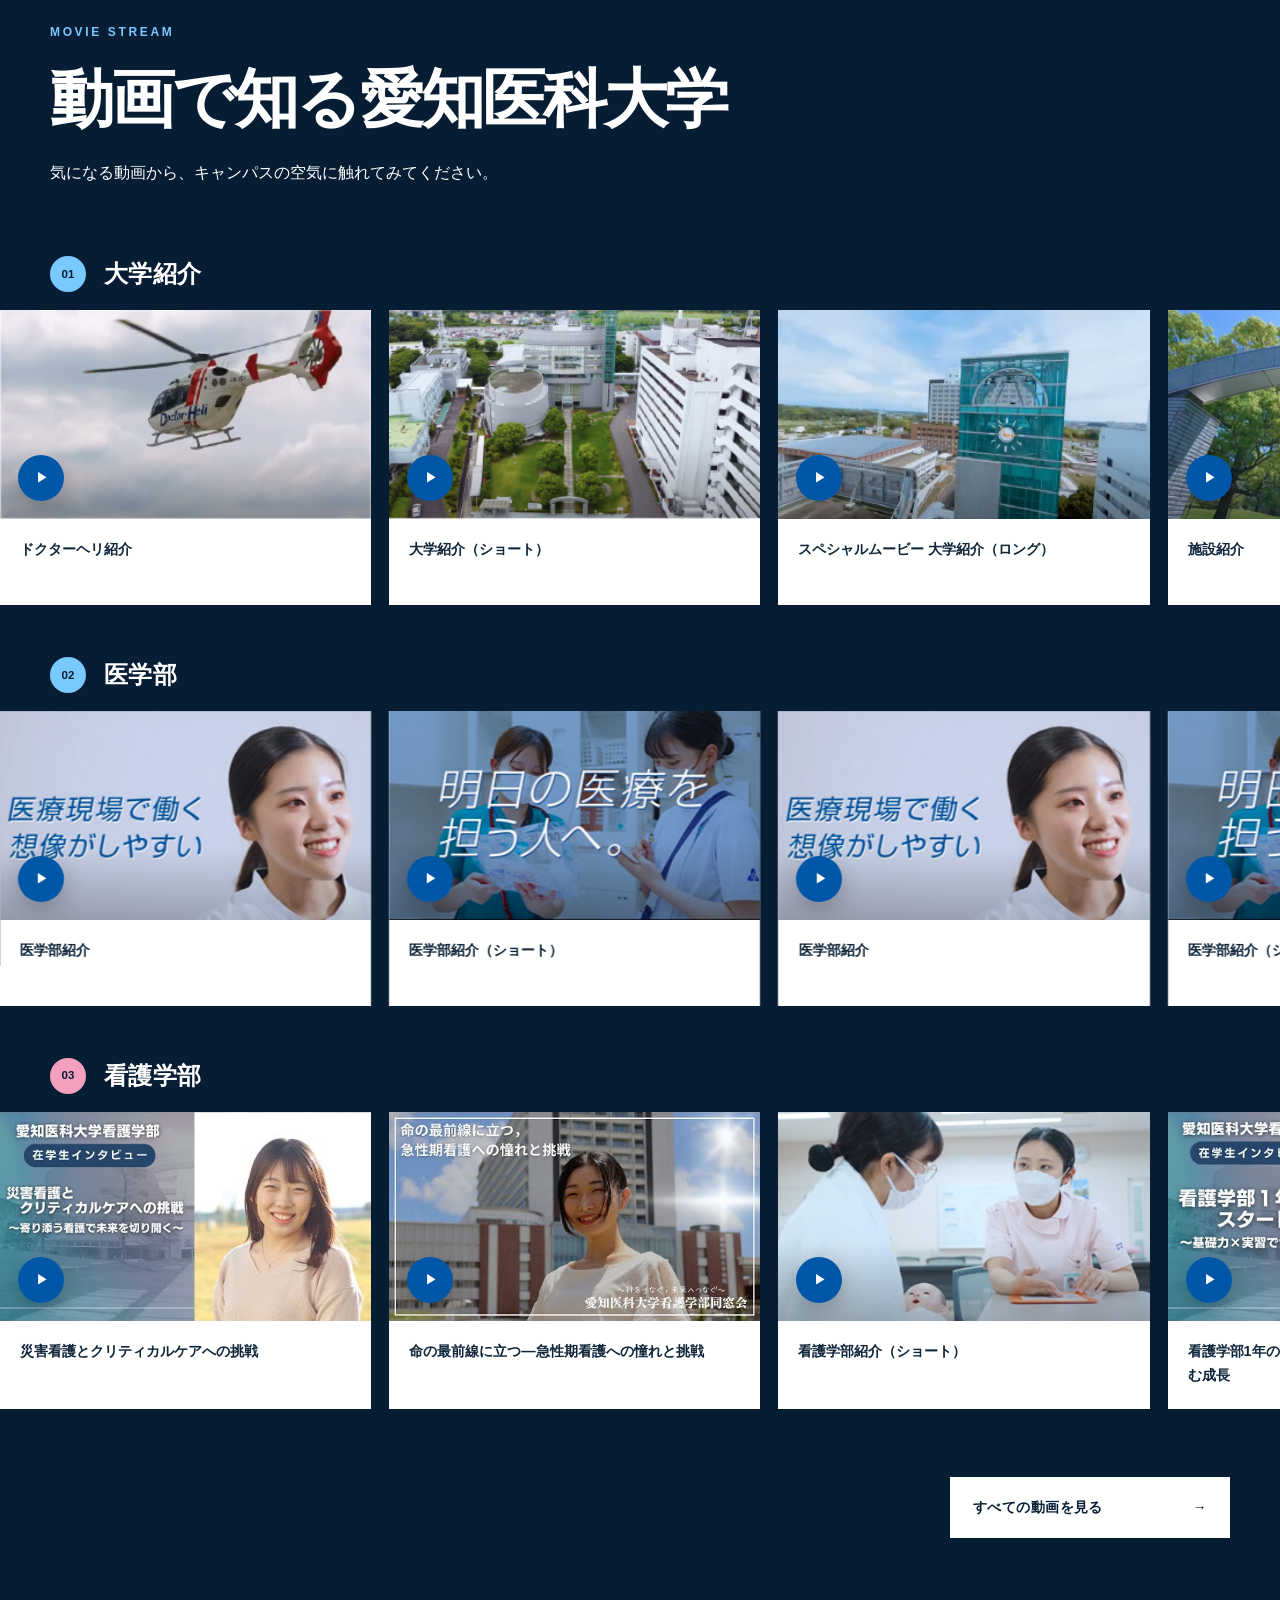
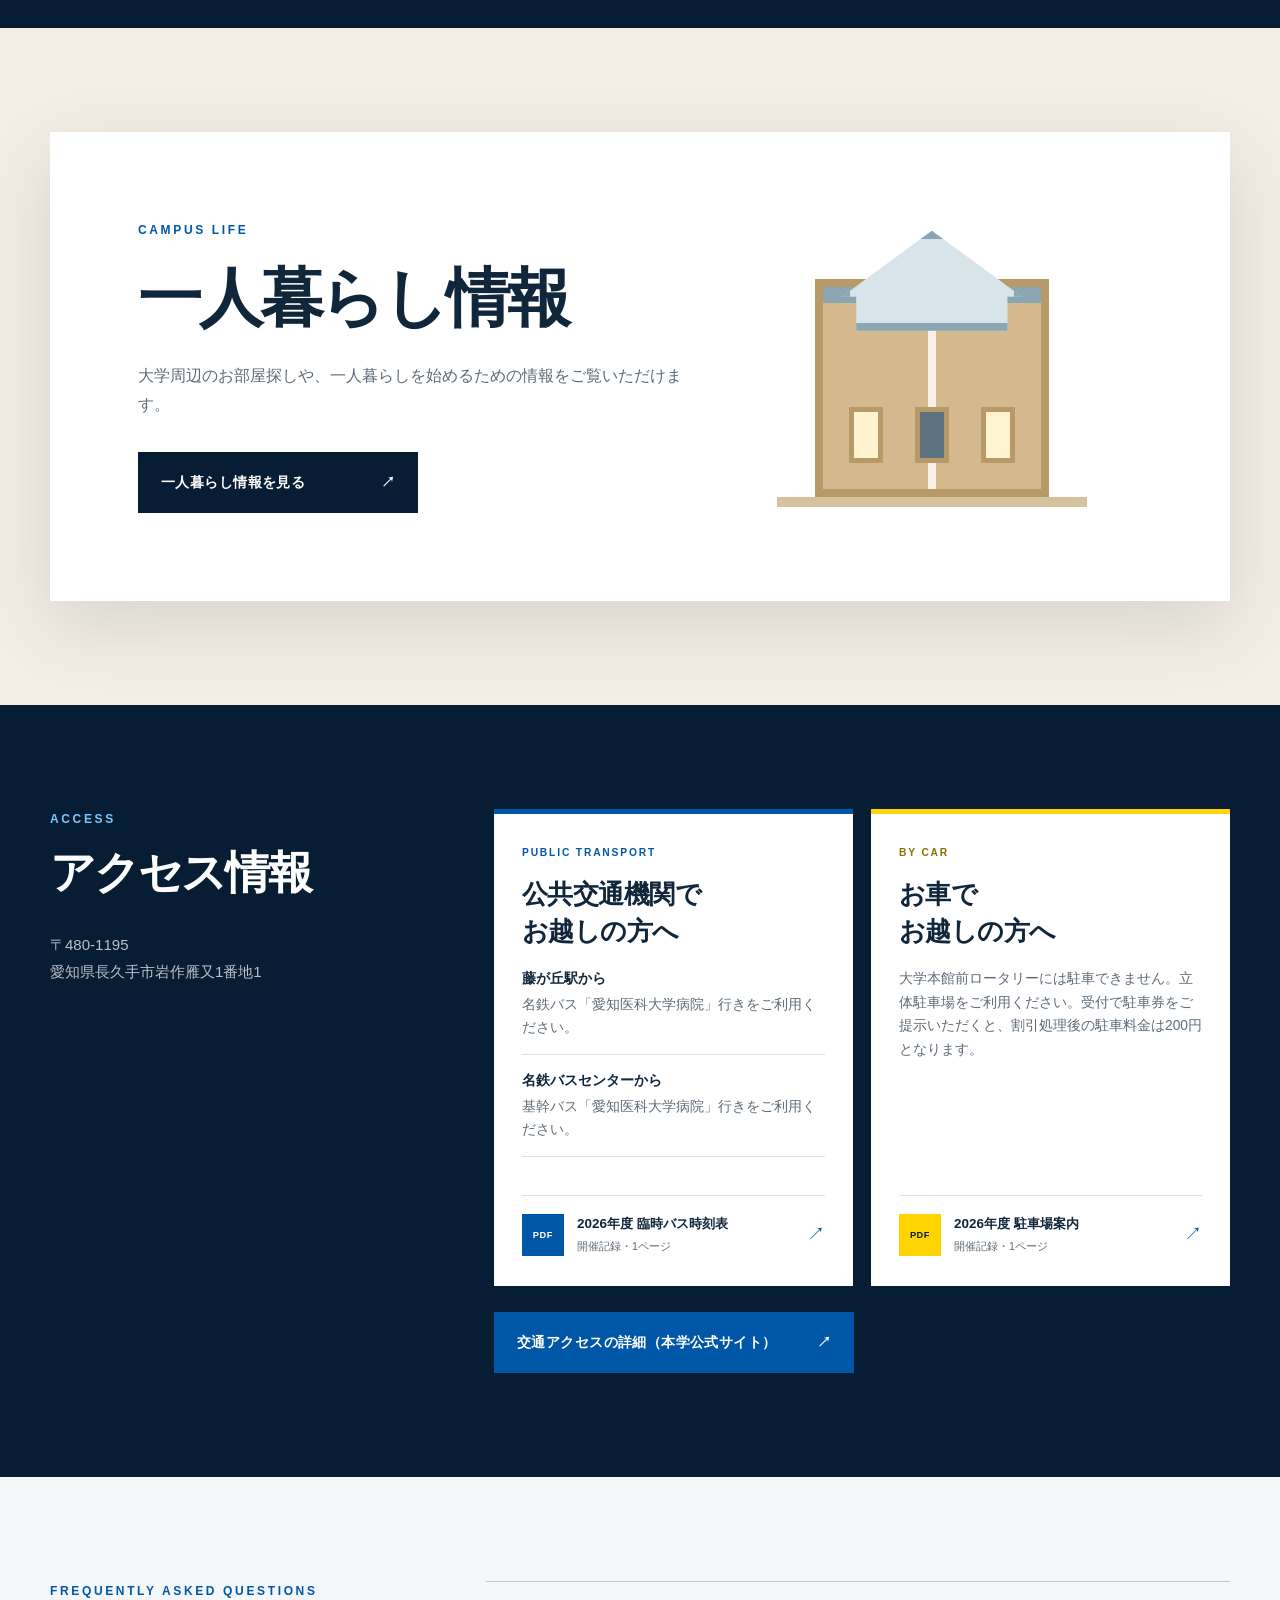
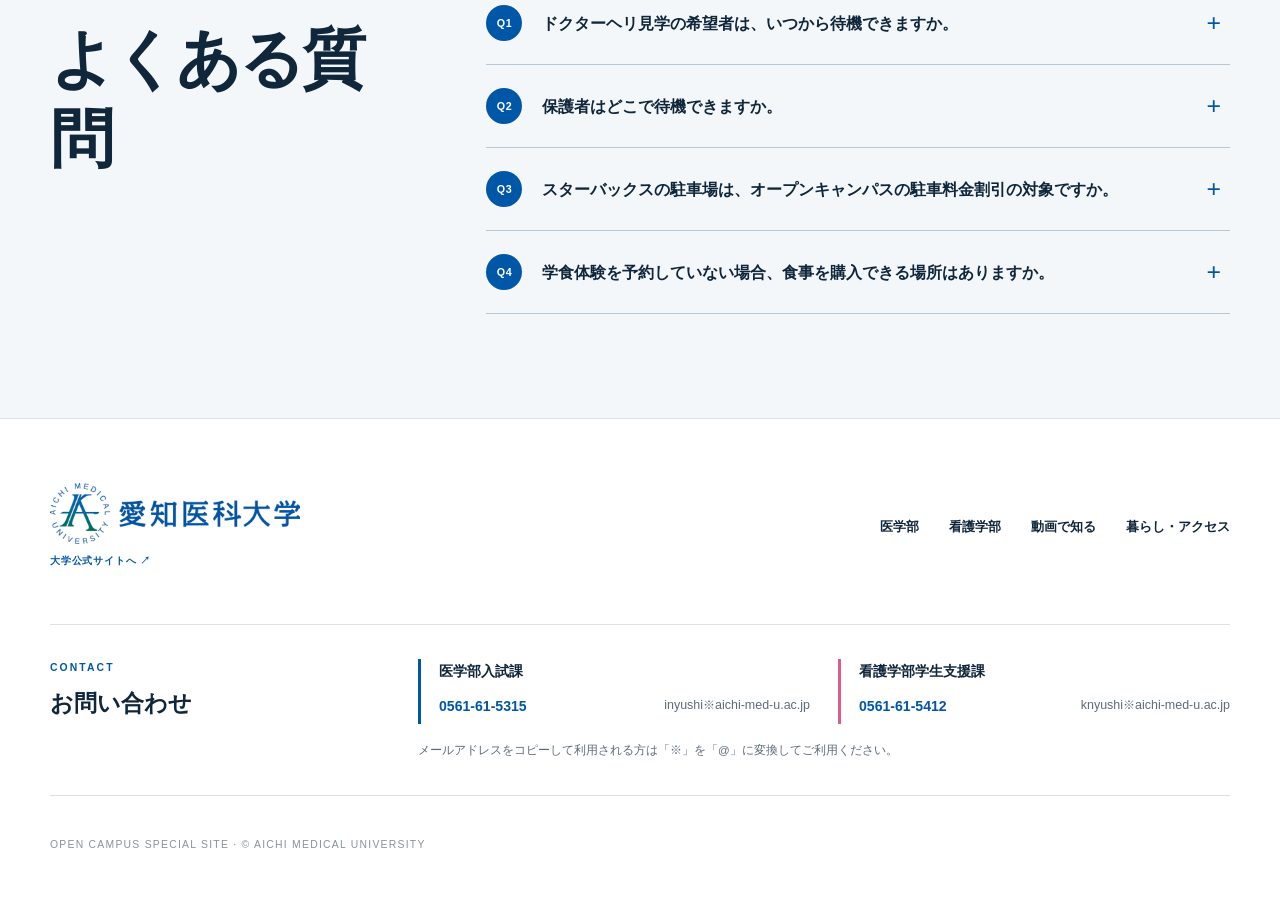
==== commit 42c93ad8: "修正" ====
--- a/index.html
+++ b/index.html
@@ -247,7 +247,7 @@
           </details>
           <details>
             <summary><span>Q2</span>保護者はどこで待機できますか。</summary>
-            <div class="faq__answer">休憩スペースとして、大学本館2階202講義室（医学部・看護学部用）及び看護学部棟２階201講義室（看護学部用）をご利用いただけます。</div>
+            <div class="faq__answer">休憩スペースとして、大学本館2階202講義室（医学部・看護学部用）及び看護学部棟２階N202講義室（看護学部用）をご利用いただけます。</div>
           </details>
           <details>
             <summary><span>Q3</span>スターバックスの駐車場は、オープンキャンパスの駐車料金割引の対象ですか。</summary>
